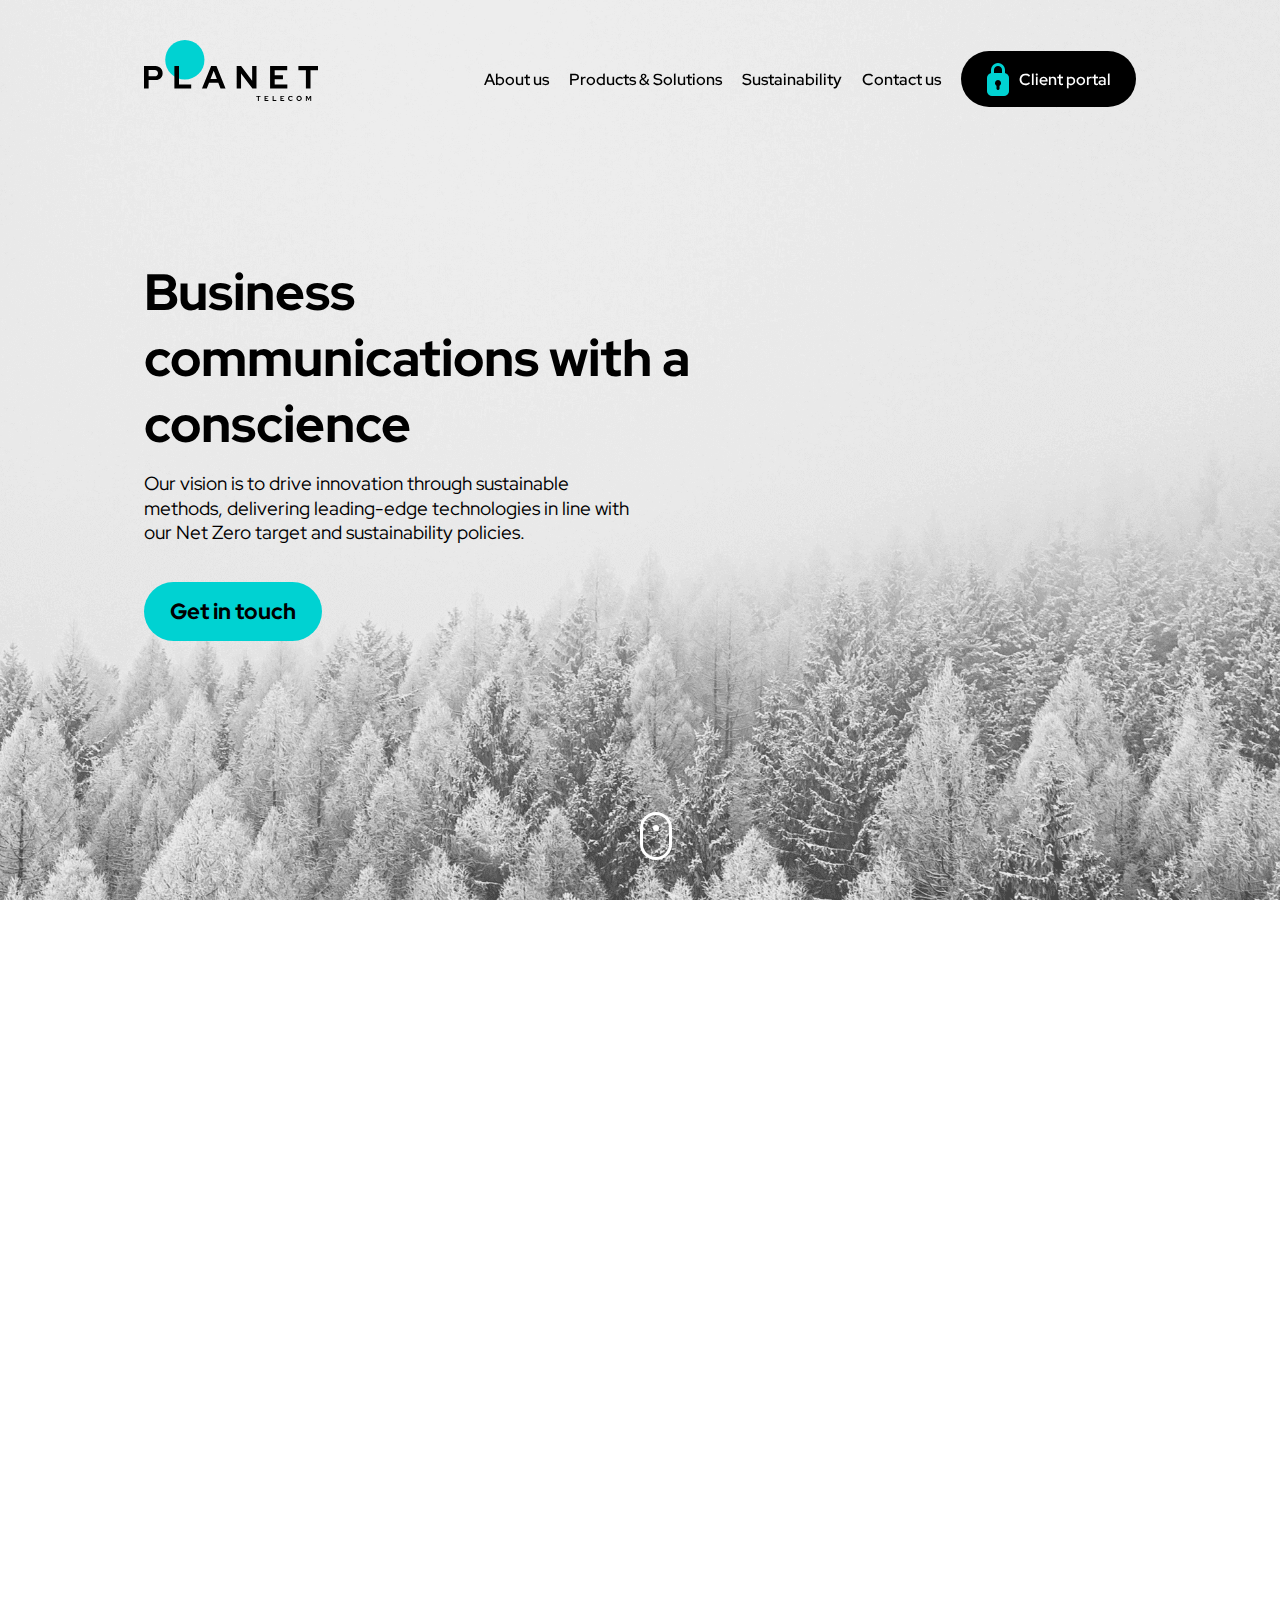
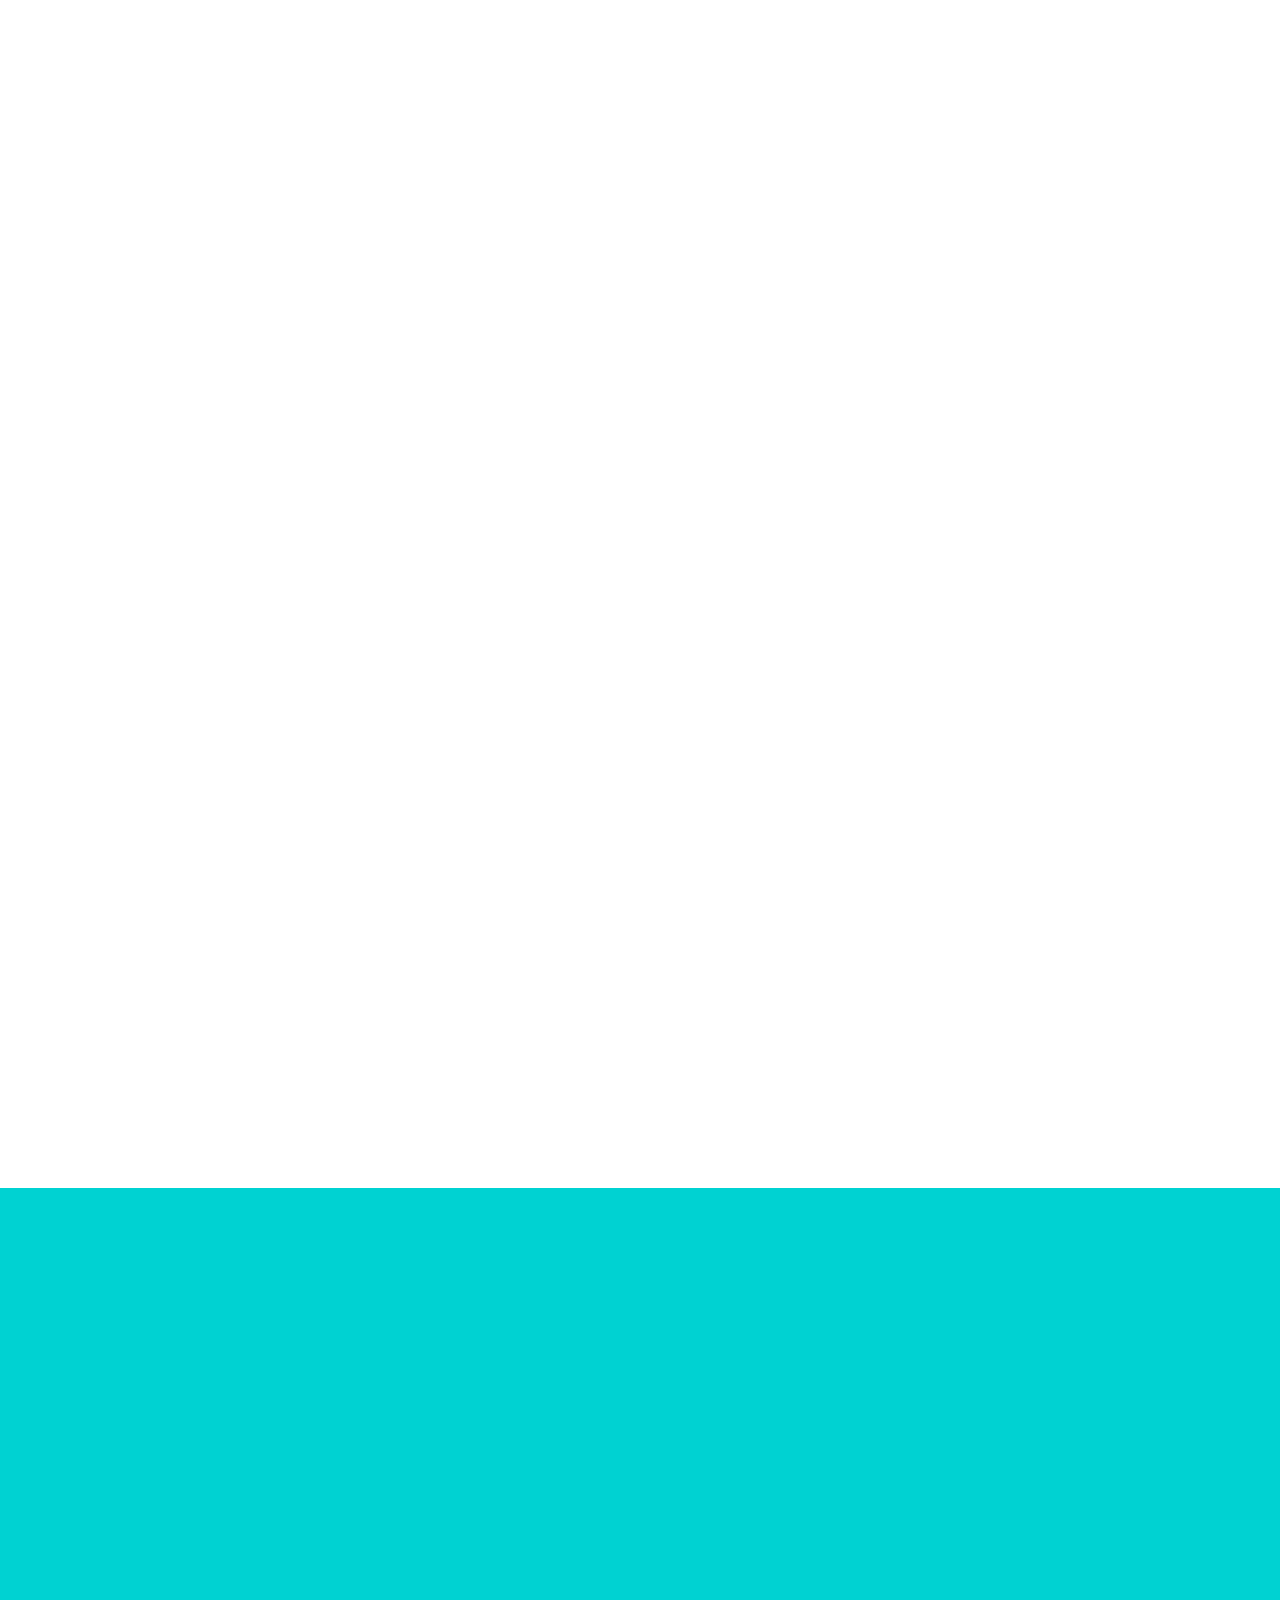
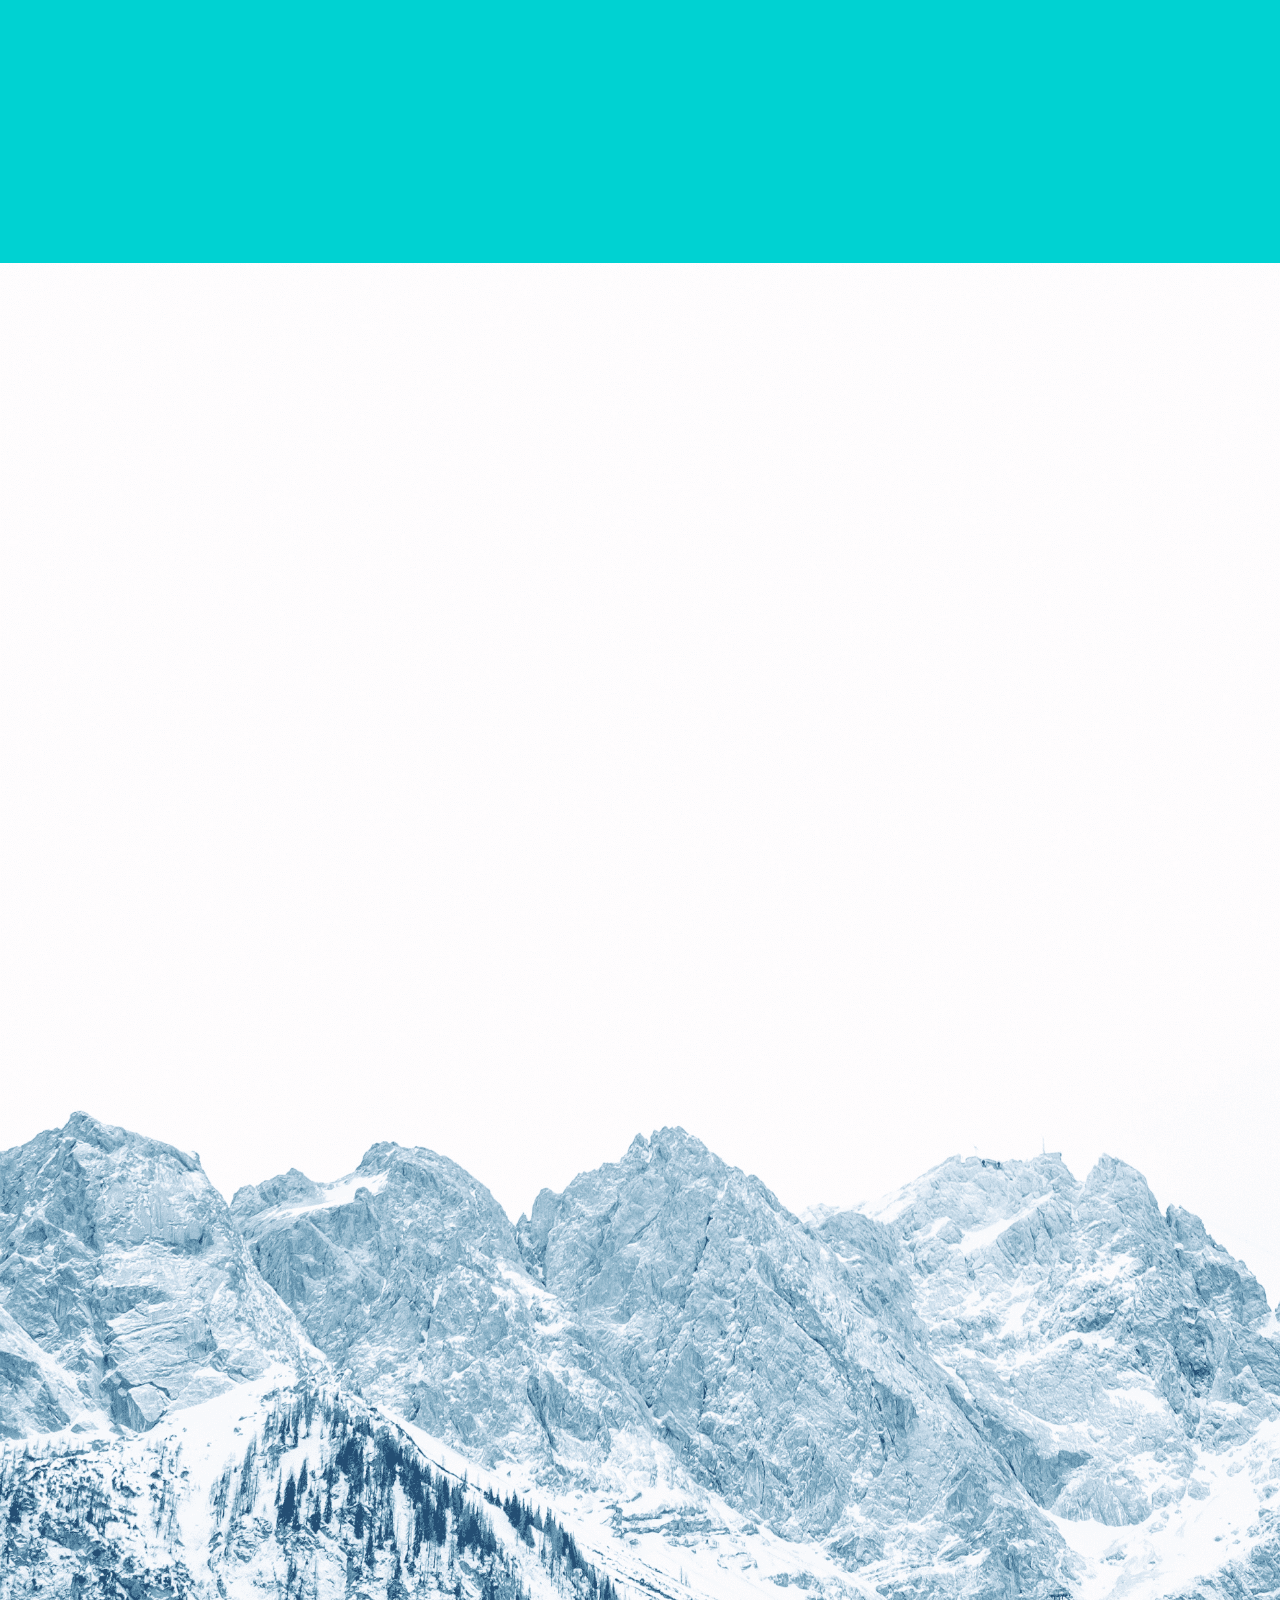
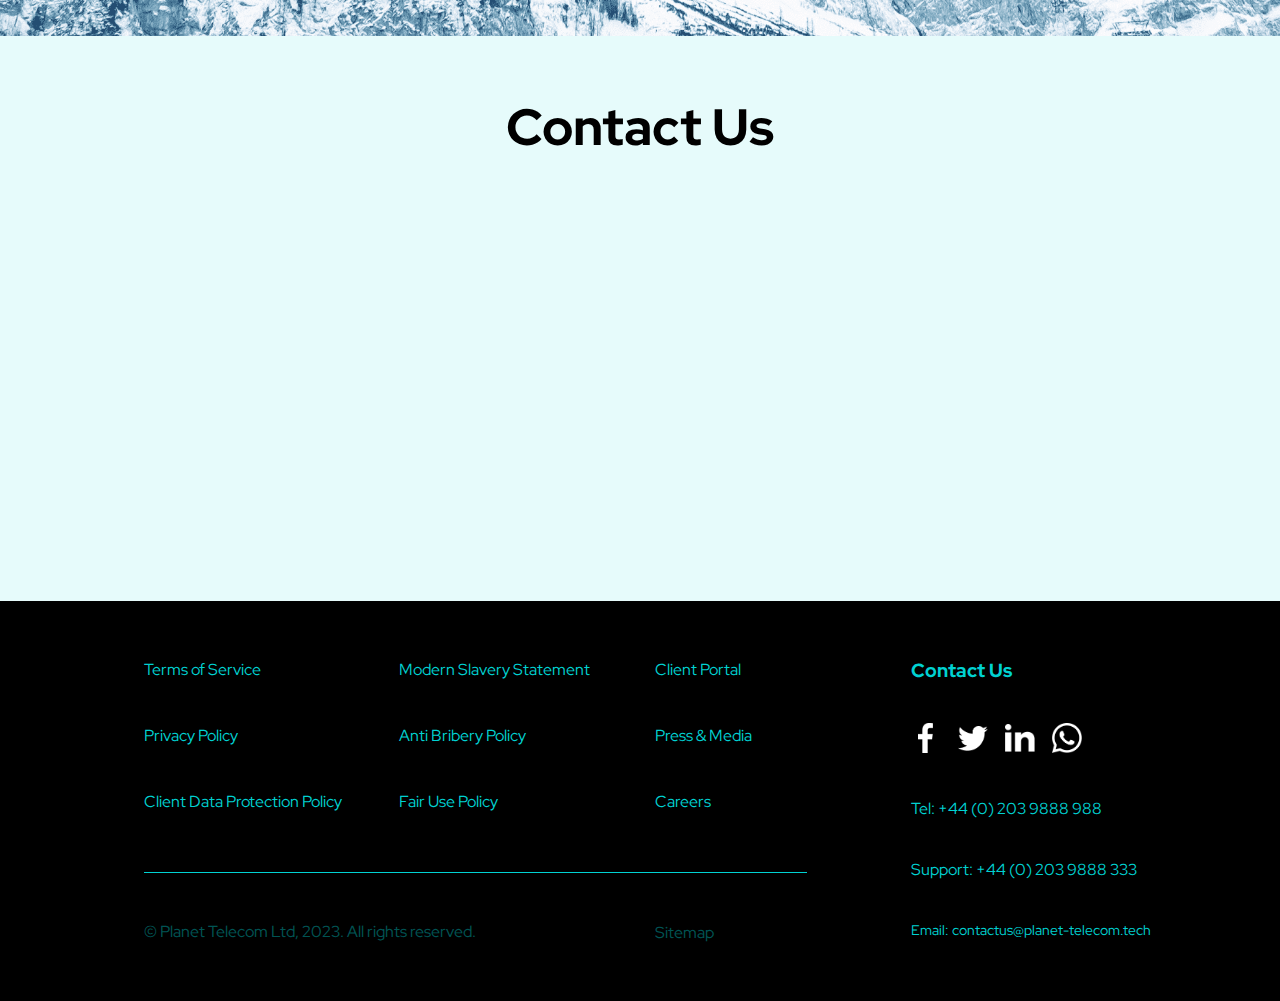
==== index.html @ 802e8024 "html setup" ====
<!DOCTYPE html><html><head><meta charset="utf-8"><title>Planet Telecom</title><meta name="description" content=""><meta name="format-detection" content="telephone=no"><meta name="viewport" content="width=device-width, initial-scale=1.0"><meta name="robots" content="noindex, nofollow"><link rel="icon" href="assets/images/favicon.ico"><link rel="apple-touch-icon" href="assets/images/favicon.png"><link rel="icon" type="image/png" href="assets/images/favicon.png"><link rel="stylesheet" href="https://cdn.jsdelivr.net/npm/swiper/swiper-bundle.min.css"><link rel="stylesheet" href="https://unpkg.com/swiper/swiper-bundle.min.css"><link href="https://unpkg.com/aos@2.3.1/dist/aos.css" rel="stylesheet"><link rel="stylesheet" href="assets/css/style.css"><link rel="stylesheet" href="assets/css/home.css"></head><body><div class="pt__menu--overlay"></div><header id="main"><div class="header__main"><div class="container"><div class="row align-baseline justify-between"><div class="col-2"><div class="header__logo"><a href="index.html"><img class="demo" src="assets/images/brand-logo.svg" alt="logo"></a></div></div><div class="col-10">   <div class="header__menu"><ul class="d-flex align-center justify-end mb-0"><li><a href="about-us.html">About us </a></li><li><a href="methodology.html">Products & Solutions</a></li><li><a href="our-services.html">Sustainability  </a></li><li><a href="our-work.html">Contact us</a></li><li><img src="assets/images/lock.png" alt="lock"><a href="contact-us.html">Client portal</a></li></ul></div><div class="toggle__menu"><span></span><span></span><span></span></div></div></div></div></div></header><div class="main__page__content"><!-- =========> Hero section html start ===========---><section class="pt__comman-hero-sec pt__hero" style="background-image: url(assets/images/hero.png)"><div class="container"> <div class="pt__comman-hero-inner"><h1>Business communications with a conscience</h1><p>Our vision is to drive innovation through sustainable methods, delivering leading-edge technologies in line with our Net Zero target and sustainability policies.</p><a class="btn primary_btn" href="#">Get in touch</a><div class="pt__hero-ic"><a class="pt_scroll" href="#pt_about"><span class="pt_scroll-down"></span></a></div></div></div></section><section class="pt__products-solutions pt__common_pad"> <div class="container"> <div class="section-title" data-aos="fade-up"> <h2>Products & Solutions</h2><p>We provide a wide range of Telecoms products & technological solutions to suit your business needs.</p></div><div class="row pt__product--flip" data-aos="fade-up"> <div class="col-6"> <div class="pt__products-solutions--left"><h4>Telecoms</h4><p>Planet is a true independent, vendor-agnostic supplier. We pride ourselves in listening to our customers’ requirements and designing bespoke, tailor-made solutions to exceed their expectations.</p></div></div><div class="col-6"> <div class="pt__products-solutions--right"> <img src="assets/images/Image12.png" alt="img"></div></div></div><div class="row pt__product--flip" data-aos="fade-up"> <div class="col-6"> <div class="pt__products-solutions--left"><h4>Connectivity</h4><p>Often key in delivering ultra-efficient solutions in flexible working practises is the ability to supply on demand business-critical data connectivity. At Planet, we can design and build solutions up to 100GB.</p></div></div><div class="col-6"> <div class="pt__products-solutions--right"> <img src="assets/images/Image11.png" alt="img"></div></div></div><div class="row pt__product--flip" data-aos="fade-up"> <div class="col-6"> <div class="pt__products-solutions--left"><h4>Mobile</h4><p>At Planet, we understand that one size does not fit all, so choice is imperative. As such, we have an extensive portfolio covering all four UK networks for you to mix and match to find your perfect fit. Our expert team will walk you through key business solutions including eSIM’s, IoT and M2M applications.</p></div></div><div class="col-6"> <div class="pt__products-solutions--right"> <img src="assets/images/Image13.png" alt="img"></div></div></div><div class="row pt__product--flip" data-aos="fade-up"> <div class="col-6"> <div class="pt__products-solutions--left"><h4>IT</h4><p>We understand the crucial role that technology plays in today’s business landscape. That’s why we offer comprehensive IT Managed Services, tailored to meet your organisation’s specific needs. Whether you are a small business looking for a reliable IT partner, or a large enterprise seeking to streamline your IT operations, we have the expertise and experience to support you every step of the way.</p></div></div><div class="col-6"> <div class="pt__products-solutions--right"> <img src="assets/images/Image11.png" alt="img"></div></div></div><div class="row pt__product--flip" data-aos="fade-up"> <div class="col-6"> <div class="pt__products-solutions--left"><h4>Meeting Room Tech</h4><p>In today’s flexible working environment, Meeting Room design has become more actively focused. Providing employees with freedom of UC choice to create seamless AV experiences is key. We support over 30 conferencing providers for ‘One Touch Join’ to provide a scalable and seamless solution.</p></div></div><div class="col-6"> <div class="pt__products-solutions--right"> <img src="assets/images/Image13.png" alt="img"></div></div></div></div></section><section class="pt__about pt__common_pad"><div class="container"><div class="section-title" data-aos="fade-up"> <h2>About Planet Telecom</h2><p>Sed ut perspiciatis unde omnis iste natus error sit voluptatem ccusantium.</p></div><div class="row"> <div class="col-6"> <div class="pt__about--left" data-aos="fade-up"> <p>Adipiscing curabitur erat ligula vel turpis sem convallis consectetur consequat nullam vestibulum lectus a facilisi bibendum. Ullamcorper sit dolor sagittis ultrices vel egestas dui facilisis luctus ullamcorper in venenatis quis ullamcorper nec ac quisque imperdiet a consequat nibh lacinia commodo a dis purus parturient et.  </p><p>Dui risus arcu vivamus scelerisque ad rhoncus facilisi parturient posuere aliquet viverra fermentum in congue etiam scelerisque ad posuere eu.</p><p>Ullamcorper convallis amet imperdiet lacinia scelerisque a vestibulum rhoncus parturient penatibus parturient a volutpat nulla eros neque vestibulum felis tempus eget.  </p></div></div><div class="col-6"> <div class="pt__about--right" data-aos="fade-up"> <p>Feugiat scelerisque mus et dis aliquet cum euismod quam suspendisse a ante a blandit odio in primis. Condimentum ac parturient magnis nascetur sem in sociis duis ac at facilisi curae interdum scelerisque tellus habitant.</p><p>Sagittis aenean fermentum a a a curabitur lacinia mi a facilisis natoque phasellus nisi duis vestibulum a ullamcorper enim erat rhoncus pulvinar gravida dis pulvinar a. </p><p>Litora vestibulum odio dignissim vulputate vestibulum parturient congue fringilla nam suspendisse a vestibulum congue ullamcorper lacinia ligula vestibulum est aenean vestibulum ut venenatis curabitur sodales vel.</p><p> <span>For more information on our vision, drop us a line.</span></p></div></div><div class="col-12"> <div class="pt__about--btn" data-aos="fade-up"> <a class="secondary_btn" href="#">Get in touch</a></div></div></div></div></section><section class="pt__connection pt__common_pad" style="background-image: url(assets/images/connection.png)"><div class="container"> <div class="row"> <div class="col-40"><div class="pt__connection--left" data-aos="fade-up"> <img src="assets/images/B-Corp.png" alt=""></div></div><div class="col-8"><div class="pt_connection--right" data-aos="fade-up"> <div class="section-title"> <h2>Making Connections to a Greener Future</h2><p>Through collaborations with environmental organizations and initiatives, we are championing sustainability as a core value. With a comprehensive approach to sustainability, Planet Telecom is not only providing cutting-edge telecommunication services but also actively contributing to a greener and more sustainable future for all.</p><p>From eco-friendly infrastructure to green data centers, we are paving the way for a sustainable and connected world. We actively engage in responsible e-waste management, promoting recycling programs, and encourage our customers to adopt sustainable practices. </p><p>We are also investing heavily in innovative research and development projects to enhance energy efficiency in our network infrastructure, ensuring that our operations have minimal impact on the environment. </p></div></div></div></div></div></section><section class="pt__contact pt__common_pad"> <div class="container"><div class="section-title"> <h2>Contact Us</h2></div><div class="row"> <div class="col-3"> <div class="pt__contact_card" data-aos="fade-up"> <div class="pt__contact_icon"> <img src="assets/images/info.png" alt="info"></div><h4>Phone</h4><p>+44 (0) 203 9888 988</p><a class="secondary_btn" href="tel:+4402039888988">Call</a></div></div><div class="col-3"> <div class="pt__contact_card" data-aos="fade-up"> <div class="pt__contact_icon"> <img src="assets/images/message.png" alt="info"></div><h4>Support</h4><p>+44 (0) 203 9888 333</p><a class="secondary_btn" href="tel:+4402039888333">Call</a></div></div><div class="col-3"> <div class="pt__contact_card" data-aos="fade-up"> <div class="pt__contact_icon"> <img src="assets/images/telegram.png" alt="info"></div><h4>Email</h4><p>contactus@planet-telecom.tech</p><a class="secondary_btn" href="mailto:contactus@planet-telecom.tech">Compose</a></div></div><div class="col-3"> <div class="pt__contact_card" data-aos="fade-up"> <div class="pt__contact_icon"> <img src="assets/images/wp.png" alt="info"></div><h4>WhatsApp</h4><p>+44 (0) 7700 123 456</p><a class="secondary_btn" href="tel:+4407700123456">Chat</a></div></div></div></div></section></div><footer><div class="pt__footer"><div class="container"><div class="pt__footer-content"><div class="row"><div class="col-7"><div class="pt__footer_wrapper"><div class="pt__footer_left"><div class="pt__footer_menu_list"><ul><li><a href="#">Terms of Service</a></li><li><a href="#">Privacy Policy</a></li><li><a href="#">Client Data Protection Policy</a></li></ul></div><div class="pt__footer_menu_list"><ul><li><a href="#">Modern Slavery Statement</a></li><li><a href="#">Anti Bribery Policy</a></li><li><a href="#">Fair Use Policy</a></li></ul></div><div class="pt__footer_menu_list"><ul><li><a href="#">Client Portal</a></li><li><a href="#">Press & Media</a></li><li><a href="#">Careers</a></li></ul></div><div class="pt__footer_menu_list"><div class="pt__footer_right"><h4>Contact Us</h4><div class="pt__footer_social"><div class="pt__footer_social_icon"><a href="#"><img src="assets/images/facebook.png" alt="facebook"></a></div><div class="pt__footer_social_icon"><a href="#"><img src="assets/images/twitter.png" alt="twitter"></a></div><div class="pt__footer_social_icon"><a href="#"><img src="assets/images/linkedin.png" alt="linkedin"></a></div><div class="pt__footer_social_icon"><a href="#"><img src="assets/images/whatsapp.png" alt="whatsapp"></a></div></div><a href="#">Tel: +44 (0) 203 9888 988</a><a href="#">Support: +44 (0) 203 9888 333</a><a href="#">Email: contactus@planet-telecom.tech</a></div></div></div><div class="pt__footer_bottom"><div class="footer_rights"> <p>© Planet Telecom Ltd, 2023. All rights reserved.</p></div><div class="footer_sitemap"><a href="#">Sitemap</a></div></div></div></div><div class="col-3"><div class="pt__footer_right"><h4>Contact Us</h4><div class="pt__footer_social"><div class="pt__footer_social_icon"><a href="#"><img src="assets/images/facebook.png" alt="facebook"></a></div><div class="pt__footer_social_icon"><a href="#"><img src="assets/images/twitter.png" alt="twitter"></a></div><div class="pt__footer_social_icon"><a href="#"><img src="assets/images/linkedin.png" alt="linkedin"></a></div><div class="pt__footer_social_icon"><a href="#"><img src="assets/images/whatsapp.png" alt="whatsapp"></a></div></div><a href="tel:+4702039888988">Tel: +44 (0) 203 9888 988</a><a href="tel:+4402039888333">Support: +44 (0) 203 9888 333</a><a class="white-space" href="mailto:contactus@planet-telecom.tech">Email: contactus@planet-telecom.tech</a></div></div></div></div></div></div><script src="https://cdnjs.cloudflare.com/ajax/libs/jquery/3.4.0/jquery.min.js"></script><script src="assets/js/smooth-scroll.js"></script><script src="https://unpkg.com/aos@2.3.1/dist/aos.js"></script><script src="assets/js/main.js"></script></footer></body></html>
---- assets/css/style.css ----
@import url("https://fonts.googleapis.com/css2?family=Red+Hat+Display:wght@300;400;500;600;700;800;900&display=swap");
* {
  outline: none !important;
}

html {
  font-size: 22px;
}

@media (max-width: 1580px) {
  html {
    font-size: 18px;
  }
}
@media (max-width: 1280px) {
  html {
    font-size: 16px;
  }
}
html, body {
  margin: 0;
  padding: 0;
  font-family: "Red Hat Display", sans-serif;
  font-weight: 400;
}

svg {
  max-width: 100%;
}

img {
  max-width: 100%;
  display: block;
}

@font-face {
  font-family: "Red Hat Display";
  src: url("../fonts/RedHatDisplay-Regular.eot");
  src: url("../fonts/RedHatDisplay-Regular.eot?#iefix") format("embedded-opentype"), url("../fonts/RedHatDisplay-Regular.woff2") format("woff2"), url("../fonts/RedHatDisplay-Regular.woff") format("woff"), url("../fonts/RedHatDisplay-Regular.ttf") format("truetype"), url("../fonts/RedHatDisplay-Regular.svg#svgFontName") format("svg");
  font-weight: 400;
  font-display: swap;
}
@font-face {
  font-family: "Red Hat Display";
  src: url("../fonts/RedHatDisplay-Medium.eot");
  src: url("../fonts/RedHatDisplay-Medium.eot?#iefix") format("embedded-opentype"), url("../fonts/RedHatDisplay-Medium.woff2") format("woff2"), url("../fonts/RedHatDisplay-Medium.woff") format("woff"), url("../fonts/RedHatDisplay-Medium.ttf") format("truetype"), url("../fonts/RedHatDisplay-Medium.svg#svgFontName") format("svg");
  font-weight: 500;
  font-display: swap;
}
@font-face {
  font-family: "Red Hat Display";
  src: url("../fonts/RedHatDisplay-Bold.eot");
  src: url("../fonts/RedHatDisplay-Bold.eot?#iefix") format("embedded-opentype"), url("../fonts/RedHatDisplay-Bold.woff2") format("woff2"), url("../fonts/RedHatDisplay-Bold.woff") format("woff"), url("../fonts/RedHatDisplay-Bold.ttf") format("truetype"), url("../fonts/RedHatDisplay-Bold.svg#svgFontName") format("svg");
  font-weight: 700;
  font-display: swap;
}
body {
  counter-reset: section;
  box-sizing: border-box;
}

a {
  text-decoration: none;
}

*, *:before, *:after {
  box-sizing: border-box;
}

.main__page__content {
  overflow: hidden;
}

section {
  position: relative;
}

.row {
  display: flex;
  flex-wrap: wrap;
  margin-right: -15px;
  margin-left: -15px;
}

.container {
  display: block;
  margin-left: auto;
  margin-right: auto;
  max-width: 79.9%;
  padding: 0 15px;
}

.container-fluid {
  max-width: 100%;
  padding: 0 15px;
  margin: 0 auto;
}

h1, h2, h3, h4, h5, h6 {
  margin-top: 0;
  margin-bottom: 0;
  line-height: 1.3;
}

p {
  margin-top: 0;
  margin-bottom: 0;
  font-size: 1rem;
  line-height: 1.3;
}

h1, .h1 {
  font-size: clamp(32px, 3.33vw, 66px);
  font-weight: bold;
}

@media (max-width: 575px) {
  h1, h2 {
    line-height: 1.2 !important;
  }
}
h2, .h2 {
  font-size: clamp(30px, 2.19vw, 46px);
  font-weight: bold;
  margin-bottom: 15px;
}

h3, .h3 {
  font-size: clamp(26px, 1.88vw, 42px);
  font-weight: bold;
}

h4 {
  font-size: clamp(30px, 2.62vw, 55px);
}

h5 {
  font-size: clamp(24px, 2.19vw, 44px);
}

h6 {
  font-size: clamp(16px, 0.94vw, 20px);
}

.section-title {
  margin-bottom: 3rem;
}
.section-title h2 {
  font-size: 3.18rem;
  text-align: center;
}
.section-title p {
  text-align: center;
  font-size: 1rem;
}

@media (max-width: 575px) {
  .section-title h2 {
    font-size: 1.8rem;
  }
}
.align-baseline {
  align-items: baseline;
}

.white-space {
  white-space: nowrap;
}

.w-100 {
  width: 100%;
}

.text-left {
  text-align: left;
}

.text-right {
  text-align: right;
}

.uppercase {
  text-transform: uppercases;
}

.form-field-group {
  justify-content: space-between;
}
.form-field-group .form-group {
  width: 48%;
}

.form-group {
  margin-bottom: 15px;
  width: 100%;
}
.form-group label {
  font-size: 17px;
  display: block;
  color: #404040;
  margin-bottom: 10px;
}
.form-group input {
  height: 66px;
  display: block;
  max-width: 100%;
  width: 100%;
  background-color: transparent;
  border: 1px solid #404040;
  padding: 10px;
  font-family: "Roboto";
}
.form-group input::-moz-placeholder {
  color: #CCCCCC;
}
.form-group input::placeholder {
  color: #CCCCCC;
}
.form-group textarea {
  width: 100%;
  height: 300px;
  padding: 15px;
  font-family: "Roboto";
  border: 1px solid #404040;
}
.form-group textarea::-moz-placeholder {
  color: #CCCCCC;
  font-family: "Roboto";
}
.form-group textarea::placeholder {
  color: #CCCCCC;
  font-family: "Roboto";
}

.form-control {
  width: 100%;
  border: 1px solid #fff;
  padding: 8px;
}

.page__content {
  flex: 1;
}

ul {
  padding-left: 0;
  margin: 0;
}
ul li {
  list-style: none;
}

a {
  cursor: pointer;
  transition: all 0.5s;
}

.hide {
  display: none;
}

.btn {
  display: inline-block;
  padding: 15px;
  text-decoration: none;
  padding-left: 15px;
  padding-right: 15px;
  position: relative;
  border: 0;
  border-radius: 10px;
  cursor: pointer;
  font-size: clamp(16px, 1.25vw, 24px);
  font-weight: 800;
  line-height: 1.3;
  color: #00D2D2;
  transition: all 0.5s;
}
.btn img, .btn svg {
  display: inline-block;
  margin-left: 10px;
}
.btn img path, .btn svg path {
  fill: #ffffff;
}

.primary_btn {
  transition: all 0.5s;
}
.primary_btn:hover {
  background-color: #000000 !important;
  color: #00D2D2 !important;
}

.secondary_btn {
  transition: all 0.5s;
}
.secondary_btn:hover {
  color: #00D2D2 !important;
}

@media (max-width: 480px) {
  .btn {
    font-size: 14px;
  }
}
.more-btn {
  text-decoration: underline;
  display: inline-flex;
  font-size: 14px;
  align-items: center;
  transition: all 0.5s;
}
.more-btn .arrow {
  margin-left: 10px;
}

.ma__title {
  position: relative;
}
.ma__title::before {
  position: absolute;
  content: "";
  left: 0;
  top: 0;
  width: 38px;
  height: 6px;
  background: #000000;
}

.col-2 {
  max-width: 20%;
  padding-left: 15px;
  padding-right: 15px;
  flex: 0 0 20%;
}

.col-3 {
  max-width: 25%;
  padding-left: 15px;
  padding-right: 15px;
  flex: 0 0 25%;
}

.col-4 {
  max-width: 33.33%;
  padding-left: 15px;
  padding-right: 15px;
  flex: 0 0 33.33%;
}

.col-40 {
  max-width: 40%;
  padding-left: 15px;
  padding-right: 15px;
  flex: 0 0 40%;
}

.col-5 {
  max-width: 45%;
  padding-left: 15px;
  padding-right: 15px;
  flex: 0 0 45%;
}

.col-55 {
  max-width: 55%;
  padding-left: 15px;
  padding-right: 15px;
  flex: 0 0 55%;
}

.col-6 {
  max-width: 50%;
  padding-left: 15px;
  padding-right: 15px;
  flex: 0 0 50%;
}

.col-7 {
  max-width: 75%;
  padding-left: 15px;
  padding-right: 15px;
  flex: 0 0 75%;
}

.col-8 {
  max-width: 60%;
  padding-left: 15px;
  padding-right: 15px;
  flex: 0 0 60%;
}

.col-10 {
  max-width: 80%;
  padding-left: 15px;
  padding-right: 15px;
  flex: 0 0 80%;
}

.col-12 {
  max-width: 100%;
  flex: 0 0 100%;
  padding-left: 15px;
  padding-right: 15px;
}

.col {
  flex-basis: 0;
  flex-grow: 1;
  max-width: 100%;
  padding-left: 15px;
  padding-right: 15px;
}

@media (max-width: 1260px) {
  .container {
    max-width: 90.4%;
  }
}
@media (max-width: 1199px) {
  .flex-column {
    flex-direction: column;
  }
}
@media (max-width: 767px) {
  .container {
    max-width: 100%;
  }
}
@media (max-width: 991px) {
  .col-3, .col-4, .col-6, .col-8 {
    max-width: 50%;
    flex: 0 0 50%;
  }
}
@media (max-width: 767px) {
  .col-3, .col-4, .col-6, .col-8 {
    max-width: 100%;
    flex: 0 0 100%;
  }
}
.p-0 {
  padding: 0;
}

.m-0 {
  margin: 0;
}

.br__padding--top {
  padding-top: 5.2vw;
}

.br__section-space {
  padding-top: 2.6vw;
  padding-bottom: 2.6vw;
}

.d-flex {
  display: flex;
}

.d-flex_wrap {
  flex-wrap: wrap;
}

.justify-between {
  justify-content: space-between;
}

.justify-center {
  justify-content: center;
}

.justify-end {
  justify-content: flex-end;
}

.align-center {
  align-items: center;
}

.order-0 {
  order: 0;
}

.order-1 {
  order: 1;
}

.align-items-end {
  align-items: flex-end;
}

.text-center {
  text-align: center;
}

.d-inlin_block {
  display: inline-block;
}

[data-aos][data-aos][data-aos-duration="400"], body[data-aos-duration="400"] [data-aos] {
  transition-duration: 0.8s;
}

.uppercase {
  text-transform: uppercase;
}

.br__comman-hero-sec {
  padding: 35vw 0 5vw;
  background-position: center center;
  background-repeat: no-repeat;
  text-align: center;
  background-size: cover;
  background-blend-mode: overlay;
  background-color: rgba(230, 230, 230, 0.7);
}
.br__comman-hero-sec h1 {
  font-family: "Georgia";
  font-weight: 800;
  margin-top: 40px;
}
.br__comman-hero-sec span {
  font-weight: 500;
}
.br__comman-hero-sec p {
  max-width: 50vw;
  margin: 0 auto;
  margin-top: 10px;
}
.br__comman-hero-sec a {
  margin-top: 40px;
}

@media (max-width: 991px) {
  .br__comman-hero-sec p {
    max-width: 50vw;
  }
}
@media (max-width: 991px) {
  .br__comman-hero-sec p {
    max-width: 50vw;
  }
}
@media (max-width: 767px) {
  .br__comman-hero-sec {
    padding: 100px 0;
  }
  .br__comman-hero-sec p {
    max-width: 80vw;
  }
}
.accordion-container {
  margin-top: 50px;
}
.accordion-container .accordion-title {
  position: relative;
  margin: 0;
  color: #e6fbfb;
  cursor: pointer;
  transition: all 0.6s ease-in-out;
}
.accordion-container .accordion-title::after {
  content: "+";
  position: absolute;
  top: 50%;
  right: 0;
  transform: translateY(-50%);
  width: 30px;
  height: 30px;
  text-align: center;
  line-height: 30px;
}
.accordion-container .accordion-title.open::after {
  content: "-";
  position: absolute;
}
.accordion-container .accordion-content p {
  margin-top: 20px;
}
.accordion-container .accordion-content a {
  display: block;
  width: -moz-max-content;
  width: max-content;
  margin: 20px 0 0 auto;
  color: #e6fbfb;
  font-size: clamp(16px, 1.36vw, 26px);
}
.accordion-container .accordion-group {
  padding: 30px 0;
}
.accordion-container .accordion-group:last-child {
  border-bottom: none;
}

.br__conversation-sec .row .br__conversation-content {
  max-width: 100%;
}
.br__conversation-sec .br__conversation-btn {
  margin-top: 20px;
}
.br__conversation-sec .br__ceo-feedback {
  margin: 22px 0 0 auto;
}
.br__conversation-sec .br__case-studies-shape {
  display: none;
}
.br__conversation-sec .swiper-casestudies-btn {
  margin-top: 20px;
}

@media (max-width: 1366px) {
  .modal .modal__content .modal__body .modal-content .br__model-content {
    padding: 0 20px;
  }
  .modal .modal__content .modal__body .modal-content .br__model-content .br__model-inner ul li:not(last-child) {
    margin-bottom: 20px;
  }
  .modal .modal__content .modal__body .modal-content .container {
    max-width: 100%;
  }
}
@media (max-width: 991px) {
  .modal .modal__content .modal__body {
    padding: 40px 20px;
  }
  .modal .modal__content .modal__body .modal-content .br__model-content .br__model-inner {
    padding: 15px 0;
  }
}
@media (max-width: 991px) {
  .hero__banner-common .ma__hero-content {
    padding-top: 90px;
    padding-right: 20px;
  }
  .hero__banner-common .ma__hero-content .ma__hero-content-title h1 {
    max-width: 100%;
  }
  .hero__banner-common .ma__hero-image {
    background-position: 20% 100%;
  }
  .main__page__content {
    margin-top: 0;
  }
  .admin-bar .main__page__content {
    margin-top: 0;
  }
}
@media (max-width: 480px) {
  .btn {
    font-size: 14px;
  }
}
@media (max-width: 480px) {
  .btn {
    font-size: 14px;
  }
}
.menu-open {
  overflow: hidden;
}

.menu-open .main__page__content {
  position: relative;
}

.toggle__menu {
  width: 35px;
  height: 42px;
  line-height: 0.5;
  cursor: pointer;
  display: none;
  position: absolute;
  top: 45px;
  right: 20px;
  -webkit-tap-highlight-color: transparent;
}
.toggle__menu span {
  background-color: #00D2D2;
  width: 100%;
  height: 3px;
  display: inline-block;
  border-radius: 8px;
}
.toggle__menu.open {
  margin-top: 12px;
}
.toggle__menu.open span:nth-child(1) {
  transform: rotate(45deg);
}
.toggle__menu.open span:nth-child(2) {
  display: none;
}
.toggle__menu.open span:nth-child(3) {
  transform: rotate(-45deg);
  position: relative;
  top: -8px;
}

.header__main {
  padding: 50px 0 30px;
  transition: all 0.6s ease-in-out;
  position: fixed;
  top: 0;
  left: 0;
  width: 100%;
  z-index: 11;
}
.header__main .last_menu {
  flex-direction: row-reverse;
}
.header__main .row {
  position: relative;
}
.header__main.fixed {
  background: #e6fbfb;
  padding: 20px 0;
  box-shadow: 0 8px 6px -6px rgba(0, 0, 0, 0.1);
}

header .down-arrow {
  display: inline-block;
  position: relative;
  bottom: 1px;
  right: 0;
  width: 8px;
  height: 8px;
  transition: all 0.6s ease-in-out;
}
header .down-arrow svg path {
  fill: #ffffff;
}
header ul {
  position: relative;
}
header ul li a {
  color: #000000;
  font-size: clamp(14px, 1.25vw, 20px);
  position: relative;
  font-weight: 600;
}
header ul li a:hover::after {
  width: 100%;
  transition: all 0.4s;
}
header ul li:hover > a {
  color: #00D2D2;
}
header ul li:hover > .down-arrow svg path {
  fill: #00D2D2;
}
header ul li.menu-item-has-children > a {
  position: relative;
}
header ul li.menu-item-has-children:hover > a:after {
  opacity: 1;
  visibility: visible;
  transition: all 0.6s ease-in-out;
}
header ul li.current-menu-item > a {
  color: #00D2D2;
}
header ul li:not(:last-child) {
  margin-right: 32px;
}
header ul li:hover a ~ .sub-menu {
  opacity: 1;
  visibility: visible;
  transition: all 0.6s ease-in-out;
}
header .sub-menu {
  position: absolute;
  right: 0;
  top: 40px;
  opacity: 0;
  visibility: hidden;
  transition: all 0.3s ease;
  background-color: #ffffff;
  box-shadow: 0 3px 6px rgba(0, 0, 0, 0.16);
  padding: 15px;
  transition: all 0.6s ease-in-out;
  z-index: 99;
}
header .sub-menu li {
  padding: 0;
}
header .sub-menu li a {
  font-size: 16px;
}
header .sub-menu li:not(:last-child) {
  margin-right: 0;
}

header ul li .sub-menu.mega-sub-menu li {
  flex: 0 0 130px;
  max-width: 130px;
  position: relative;
}
header ul li .sub-menu.mega-sub-menu li:not(:last-child)::after {
  position: absolute;
  content: "";
  right: 0;
  top: 0;
  width: 1px;
  height: 60px;
  background: #C5BDB8;
}
header ul li .sub-menu.mega-sub-menu .sub-menu-left .sub-menu-left-logo {
  flex: 0 0 140px;
  width: 140px;
  max-width: 140px;
}
header ul li .sub-menu.mega-sub-menu .sub-menu-left .sub-menu-left-logo p {
  font-size: 16px;
  font-weight: 700;
}
.sub-menu.mega-sub-menu {
  padding: 20px 20px 10px;
  margin: 0 -10px;
}
.sub-menu.mega-sub-menu li {
  margin: 0 0 5px !important;
  padding: 0 8px;
}
.sub-menu.mega-sub-menu li .col-6 {
  padding: 0 10px;
}
.sub-menu.mega-sub-menu a {
  display: block;
}
.sub-menu.mega-sub-menu a .sub-menu-category-image {
  position: relative;
  overflow: hidden;
  display: flex;
  justify-content: center;
}
.sub-menu.mega-sub-menu a .sub-menu-category-image img {
  width: 100%;
  height: 100%;
  position: absolute;
  top: 0;
  left: 0;
  right: 0;
  bottom: 0;
  -o-object-fit: cover;
     object-fit: cover;
}
.sub-menu.mega-sub-menu a .heading {
  margin-top: 10px;
  display: flex;
  align-items: center;
  justify-content: center;
}
.sub-menu.mega-sub-menu a .heading p {
  font-size: 12px;
  font-weight: 400;
  margin-bottom: 0;
  line-height: 1;
  text-transform: initial;
}
.sub-menu.mega-sub-menu a .heading img {
  position: static;
}
.sub-menu.mega-sub-menu .sub-menu-right {
  width: 100%;
}

@media (min-width: 992px) {
  header ul {
    position: relative;
  }
  header ul li:last-child {
    padding: 0.73rem 1.59rem;
    border-radius: 40px;
    background-color: #000000;
    display: flex;
    align-items: center;
    gap: 10px;
  }
  header ul li:last-child a {
    color: #ffffff;
  }
}
@media (max-width: 991px) {
  header ul {
    position: relative;
  }
  header ul li:last-child img {
    display: none;
  }
  header ul li:last-child a {
    color: #000000;
  }
}
@media (max-width: 1760px) {
  header ul li:not(:last-child) {
    margin-right: 25px;
  }
}
@media (max-width: 1600px) {
  .header__main {
    padding: 40px 0;
  }
}
@media (max-width: 1440px) {
  header ul li:not(:last-child) {
    margin-right: 20px;
  }
}
@media (max-width: 1199px) {
  .header__main {
    padding: 20px 0;
  }
}
@media (max-width: 991px) {
  .header ul li:not(:last-child) {
    margin-right: 20px;
  }
  .header ul .header__menu {
    margin-top: 7px;
  }
  .header .contact__links ul li:not(:last-child) a {
    margin-right: 10px;
    padding-right: 10px;
  }
  .header .contact__links ul li a {
    font-size: 12px;
  }
  .header__main {
    padding: 20px 0;
    position: static;
  }
  .header__menu {
    margin-top: 10px;
  }
  .header .sub-menu.mega-sub-menu {
    width: 530px;
    padding-bottom: 0;
    padding: 15px 5px;
  }
  .header .sub-menu {
    top: 35px;
    padding: 15px;
  }
  .header .down-arrow {
    top: 4px;
  }
}
@media (max-width: 767px) {
  header ul li .sub-menu.mega-sub-menu li {
    flex: 0 0 100px;
    max-width: 100px;
  }
  .header__main .col-2 {
    max-width: 30%;
    flex: 0 0 30%;
  }
  .header__main .col-10 {
    max-width: 70%;
    flex: 0 0 70%;
  }
}
@media (max-width: 1800px) {
  .header ul li a {
    font-size: 14px;
  }
  .header ul li:not(:last-child) {
    margin-right: 20px;
  }
}
@media (max-width: 991px) {
  .toggle__menu {
    display: block;
    z-index: 9;
  }
  .header__menu {
    display: none;
    position: fixed;
    top: 110px;
    left: -110%;
    width: 80%;
    height: 100vw;
    overflow-x: hidden;
    transition: all 0.5s;
    border-radius: 0;
    padding: 30px;
    margin: 0;
    z-index: 999;
    background-color: #e6fbfb;
  }
  .header__menu.active {
    display: block;
    left: 0;
  }
  .header__menu ul {
    display: block;
  }
  .header__menu ul li a {
    font-size: 16px;
  }
  .header__menu ul li:not(:last-child) {
    padding: 0;
    margin: 0 0 10px;
  }
  header ul li:hover a ~ .sub-menu {
    opacity: 0;
    visibility: hidden;
    transition: none;
  }
  header .sub-menu.mega-sub-menu.show {
    opacity: 1;
    visibility: visible;
    width: 100% !important;
    display: flex;
    position: static;
    margin: 15px 0 0;
  }
  header .sub-menu.mega-sub-menu.show li {
    flex: 0 0 33%;
    max-width: 33%;
  }
  header .menu-item-has-children.active > .sub-menu {
    width: 100% !important;
    position: static;
    margin: 15px 0 0;
    opacity: 1;
    visibility: visible;
  }
  header .menu-item-has-children .sub-menu-right ul {
    display: flex;
    flex-wrap: wrap;
  }
}
@media (max-width: 991px) {
  .header__menu {
    width: 100%;
    top: 0px;
    padding: 20px;
    display: flex !important;
    justify-content: center;
    align-items: center;
    height: 100vh;
  }
  .header__menu ul {
    display: flex;
    flex-direction: column;
    gap: 30px;
  }
  .header__menu ul li a {
    color: #000000;
    font-size: 1.3rem;
  }
  .toggle__menu {
    top: 10px;
    z-index: 999;
  }
}
@media (max-width: 650px) {
  header ul li .sub-menu.mega-sub-menu li {
    margin-bottom: 15px !important;
  }
  header ul li .sub-menu.mega-sub-menu li:not(:last-child)::after {
    display: none;
  }
}
@media (max-width: 490px) {
  .header__main .col-2 {
    max-width: 50%;
    flex: 0 0 50%;
  }
  .header__main .col-10 {
    max-width: 50%;
    flex: 0 0 50%;
  }
  header .sub-menu.mega-sub-menu {
    flex-wrap: wrap;
  }
  header .sub-menu.mega-sub-menu.show li {
    flex: 0 0 50%;
    max-width: 50%;
  }
  header .sub-menu.mega-sub-menu .sub-menu-left {
    margin-bottom: 15px;
  }
  header .toggle__menu {
    width: 30px;
    line-height: 0.3;
  }
}
.menu-item a:after {
  content: none !important;
}

.home header .down-arrow svg path, .team header .down-arrow svg path {
  fill: #00D2D2;
}
.home header .header__main.fixed, .team header .header__main.fixed {
  background: #e6fbfb;
  padding: 20px 0;
}
.home header .header__main.fixed .header__logo svg path, .team header .header__main.fixed .header__logo svg path {
  fill: #00D2D2;
}

@media (min-width: 992px) {
  .header__menu {
    position: relative;
    bottom: 1rem;
  }
}
.pt__footer {
  background-color: #000000;
  color: #00D2D2;
  padding: 3.64rem 0;
}
.pt__footer .pt__footer_left {
  display: flex;
  padding-bottom: 60px;
  gap: 10px;
  position: relative;
}
.pt__footer .pt__footer_left::before {
  content: "";
  position: absolute;
  width: 90%;
  height: 1px;
  background-color: #00D2D2;
  top: 100%;
  left: 0;
}
.pt__footer .pt__footer_left .pt__footer_menu_list {
  flex: 0 0 33.33%;
  max-width: 33.33%;
}
.pt__footer .pt__footer_left .pt__footer_menu_list:last-child {
  display: none;
}
.pt__footer .pt__footer_left .pt__footer_menu_list .pt__footer_right {
  display: none;
}
.pt__footer .pt__footer_left .pt__footer_menu_list ul {
  display: flex;
  flex-direction: column;
  gap: 45px;
}
.pt__footer .pt__footer_left .pt__footer_menu_list ul a {
  color: #00D2D2;
  transition: all 0.5s;
}
.pt__footer .pt__footer_left .pt__footer_menu_list ul a:hover {
  opacity: 0.5;
}
.pt__footer .pt__footer_left .pt__footer_menu_list p {
  font-size: 1rem;
}
.pt__footer .pt__footer_bottom {
  display: flex;
  gap: 20px;
  margin-top: 50px;
}
.pt__footer .pt__footer_bottom a, .pt__footer .pt__footer_bottom p {
  color: #00D2D2;
  font-size: 1rem;
  opacity: 0.4;
}
.pt__footer .pt__footer_bottom .footer_rights {
  flex: 0 0 66.67%;
  max-width: 66.67%;
}
.pt__footer .pt__footer_bottom .footer_sitemap {
  flex: 0 0 33.33%;
  max-width: 33.33%;
}
.pt__footer .pt__footer_bottom .footer_sitemap a {
  transition: all 0.5s;
}
.pt__footer .pt__footer_bottom .footer_sitemap a:hover {
  opacity: 1;
}
.pt__footer .pt__footer_right > a {
  white-space: nowrap;
}
.pt__footer .pt__footer_right > a:last-child {
  font-size: 0.9rem;
}
.pt__footer .pt__footer_right {
  display: flex;
  flex-direction: column;
  gap: 40px;
}
.pt__footer .pt__footer_right a {
  color: #00D2D2;
  transition: all 0.5s;
}
.pt__footer .pt__footer_right a:hover {
  opacity: 0.5;
}
.pt__footer .pt__footer_right h4 {
  font-size: 1.18rem;
}
.pt__footer .pt__footer_right .pt__footer_social {
  display: flex;
  gap: 1.06rem;
}
.pt__footer .pt__footer_right .pt__footer_social a {
  display: inline-block;
  width: 30px;
  height: 30px;
}
.pt__footer .pt__footer_right .pt__footer_social img {
  width: 30px;
  height: 30px;
  -o-object-fit: contain;
     object-fit: contain;
}

@media (max-width: 991px) {
  .pt__footer .col-7, .pt__footer .col-3 {
    max-width: 100%;
    flex: 0 0 100%;
  }
  .pt__footer .pt__footer_left {
    row-gap: 50px;
    flex-wrap: wrap;
  }
  .pt__footer .pt__footer_left .pt__footer_menu_list {
    flex: 0 0 calc(50% - 15px);
    max-width: calc(50% - 15px);
  }
  .pt__footer .pt__footer_left .pt__footer_menu_list:last-child {
    display: block;
  }
  .pt__footer .pt__footer_left .pt__footer_menu_list .pt__footer_right {
    display: flex;
  }
  .pt__footer .pt__footer_bottom .footer_sitemap {
    flex: 0 0 20%;
    max-width: 20%;
  }
  .pt__footer .pt__footer_right {
    display: none;
  }
}
@media (max-width: 575px) {
  .pt__footer .col-7, .pt__footer .col-3 {
    max-width: 100%;
    flex: 0 0 100%;
  }
  .pt__footer .pt__footer_left {
    row-gap: 20px;
    padding-bottom: 30px;
  }
  .pt__footer .pt__footer_left .pt__footer_menu_list {
    flex: 0 0 100%;
    max-width: 100%;
  }
  .pt__footer .pt__footer_left .pt__footer_menu_list:last-child {
    display: block;
  }
  .pt__footer .pt__footer_left .pt__footer_menu_list ul {
    gap: 20px;
  }
  .pt__footer .pt__footer_left .pt__footer_menu_list .pt__footer_right {
    display: flex;
    margin-top: 30px;
  }
  .pt__footer .pt__footer_bottom {
    flex-direction: column-reverse;
    margin-top: 30px;
  }
  .pt__footer .pt__footer_bottom .footer_rights {
    flex: 0 0 100%;
    max-width: 100%;
  }
  .pt__footer .pt__footer_bottom .footer_sitemap {
    flex: 0 0 100%;
    max-width: 100%;
  }
  .pt__footer .pt__footer_right {
    display: none;
    gap: 20px;
  }
  .pt__footer .pt__footer_right .pt__footer_social {
    gap: 0.46rem;
  }
  .pt__footer .pt__footer_right .pt__footer_social a {
    width: 30px;
    height: 20px;
  }
  .pt__footer .pt__footer_right .pt__footer_social img {
    width: 20px;
    height: 20px;
  }
}/*# sourceMappingURL=style.css.map */
---- assets/css/home.css ----
.pt__comman-hero-sec {
  position: relative;
  height: 100vh;
}

.pt__common_pad {
  padding: 3.64rem 0;
}

.pt__hero {
  background-position: center bottom 25%;
  background-size: cover;
  display: flex;
  align-items: center;
  min-height: 780px;
}
.pt__hero h1 {
  font-size: 3.18rem;
  max-width: 60%;
}
.pt__hero p {
  font-size: 1.18rem;
  max-width: 50%;
  margin: 15px 0px 2.27rem;
}
.pt__hero a {
  color: #000000;
  background-color: #00D2D2;
  border-radius: 40px;
  font-size: 1.36rem;
  padding: 0.95rem 1.63rem;
}
.pt__hero .pt_scroll {
  position: absolute;
  bottom: 0;
  left: 50%;
  transform: translateX(-50%);
  background-color: transparent;
  font-size: 0;
  padding: 0;
  display: inline-block;
}
.pt__hero .pt_scroll a {
  background-color: transparent;
}
.pt__hero .pt_scroll .pt_scroll-down {
  border: 3px solid white;
  border-radius: 20px;
  bottom: 40px;
  height: 48px;
  left: 0;
  margin: 0 auto;
  position: absolute;
  right: 0;
  width: 32px;
}
.pt__hero .pt_scroll .pt_scroll-down::before {
  animation: scrollDownAnimation 2s infinite;
  background-color: #fff;
  border-radius: 100%;
  content: "";
  height: 6px;
  left: 0;
  margin: 0 auto;
  position: absolute;
  right: 0;
  top: 10px;
  width: 6px;
}
.pt__hero .kl_scroll {
  position: absolute;
  bottom: 30px;
  left: 50%;
  transform: translateX(-50%);
}

@media (max-width: 991px) {
  .pt__hero h1 {
    max-width: 100%;
  }
  .pt__hero p {
    max-width: 100%;
  }
}
@media (max-width: 575px) {
  .pt__hero h1 {
    font-size: 2rem;
  }
}
.pt__products-solutions {
  padding-left: 92px;
  padding-right: 92px;
}
.pt__products-solutions .section-title p {
  max-width: 27.27rem;
  margin: 0 auto;
}
.pt__products-solutions .pt__products-solutions--right img {
  width: 100%;
}
.pt__products-solutions .pt__products-solutions--left h4 {
  font-size: 2.27rem;
  margin-bottom: 1.4rem;
}
.pt__products-solutions .pt__products-solutions--left p {
  font-size: 1rem;
  max-width: 95%;
}
.pt__products-solutions .pt__products-solutions--left .pt__products_btn {
  background-color: #000000;
  display: inline-flex;
  align-items: center;
  border-radius: 40px;
}
.pt__products-solutions .pt__products-solutions--left .pt__products_btn .navigate_arrow {
  width: 40px;
  height: 30px;
  margin-right: 10px;
  display: flex;
  justify-content: center;
}
.pt__products-solutions .pt__products-solutions--left .pt__products_btn a {
  font-size: 30px;
  color: #ffffff;
}
.pt__products-solutions .pt__product--flip:nth-child(odd) {
  flex-direction: row-reverse;
}
.pt__products-solutions .pt__product--flip:nth-child(even) .pt__products-solutions--right {
  display: flex;
  justify-content: center;
}
.pt__products-solutions .pt__product--flip:nth-child(3) .pt__products-solutions--left p {
  padding-right: 70px;
}

@media (min-width: 992px) {
  .pt__products-solutions .pt__product--flip:nth-child(odd) {
    flex-direction: row-reverse;
  }
  .pt__products-solutions .pt__product--flip:nth-child(odd) .pt__products-solutions--right {
    padding-right: 50px;
  }
  .pt__products-solutions .pt__product--flip:nth-child(even) .pt__products-solutions--right {
    padding-left: 50px;
  }
  .pt__products-solutions .pt__product--flip:nth-child(even) .pt__products-solutions--left {
    padding-left: 3.8rem;
  }
  .pt__products-solutions .pt__products-solutions--left {
    padding-top: 3.64rem;
  }
}
@media (max-width: 992px) {
  .pt__comman-hero-sec {
    height: auto;
    padding: 10rem 0px;
  }
  .pt__hero {
    min-height: auto;
  }
}
@media (max-width: 991px) {
  .pt__products-solutions {
    padding-left: 0px;
    padding-right: 0px;
  }
  .pt__products-solutions .section-title p {
    max-width: 100%;
  }
  .pt__products-solutions .pt__products-solutions--left p {
    max-width: 100%;
  }
  .pt__products-solutions .pt__product--flip {
    margin-bottom: 30px;
    align-items: center;
  }
  .pt__products-solutions .pt__product--flip:nth-child(even) .pt__products-solutions--left {
    padding-left: 0rem;
  }
  .pt__products-solutions .pt__product--flip:nth-child(3) .pt__products-solutions--left p {
    padding-right: 0px;
  }
  .pt__products-solutions .pt__product--flip:nth-child(5) p {
    margin-right: 0rem;
  }
}
@media (max-width: 767px) {
  .pt__products-solutions {
    text-align: center;
  }
  .pt__products-solutions .pt__products-solutions--left h4 {
    font-size: 1.4rem;
  }
  .pt__products-solutions .pt__products-solutions--left {
    margin-bottom: 30px;
  }
  .pt__products-solutions .pt__product--flip:nth-child(odd) .pt__products-solutions--right {
    display: flex;
    justify-content: center;
  }
  .pt__comman-hero-sec {
    padding: 4rem 0px 8rem;
  }
}
.pt__about {
  background-color: #00D2D2;
}
.pt__about p {
  margin-bottom: 20px;
}
.pt__about p span {
  font-weight: 500;
}
.pt__about .pt__about--btn {
  text-align: center;
  margin-top: 20px;
}
.pt__about .pt__about--btn a {
  color: #ffffff;
  background-color: #000000;
  border-radius: 40px;
  font-size: 1.36rem;
  padding: 0.95rem 1.63rem;
  font-weight: 700;
  display: inline-block;
}

.pt__connection {
  padding-bottom: 100vh;
  background-position: center bottom;
  background-size: cover;
  background-repeat: no-repeat;
}
.pt__connection .col-40 {
  max-width: 37%;
  flex: 0 0 37%;
}
.pt__connection .col-8 {
  max-width: 63%;
  flex: 0 0 63%;
}
.pt__connection .pt__connection--left {
  display: flex;
  align-items: center;
  justify-content: center;
  height: 100%;
}
.pt__connection .pt_connection--right .section-title {
  margin-bottom: 0px;
}
.pt__connection .pt_connection--right .section-title h2 {
  max-width: 80%;
}
.pt__connection .pt_connection--right .section-title h2, .pt__connection .pt_connection--right .section-title p {
  text-align: left;
}
.pt__connection .pt_connection--right .section-title p:not(:last-child) {
  margin-bottom: 1.2rem;
}

@media (max-width: 991px) {
  .pt__connection {
    padding-bottom: 65vh;
  }
  .pt__connection .pt_connection--right .section-title h2 {
    max-width: 100%;
  }
}
@media (max-width: 767px) {
  .pt__connection {
    padding-bottom: 60vh;
  }
  .pt__connection .pt_connection--right {
    margin-top: 30px;
  }
  .pt__connection .col-40 {
    max-width: 100%;
    flex: 0 0 100%;
  }
  .pt__connection .col-8 {
    max-width: 100%;
    flex: 0 0 100%;
  }
}
.pt__contact {
  background-color: #e6fbfb;
}
.pt__contact .pt__contact_card {
  background-color: #ffffff;
  border-radius: 10px;
  text-align: center;
  padding: 30px 10px 50px;
  box-shadow: 0px 0px 15px 0px rgba(0, 0, 0, 0.16);
}
.pt__contact .pt__contact_card .pt__contact_icon {
  background-color: #e6fbfb;
  width: 75px;
  height: 75px;
  margin: 0 auto;
  border-radius: 50%;
  display: flex;
  align-items: center;
  justify-content: center;
}
.pt__contact .pt__contact_card h4 {
  font-size: 1.37rem;
  margin: 30px 0;
}
.pt__contact .pt__contact_card p {
  font-size: 0.86rem;
  color: #000000;
  margin-bottom: 30px;
  white-space: nowrap;
  background-color: transparent;
}
.pt__contact .pt__contact_card p a {
  color: #000000;
}
.pt__contact .pt__contact_card > a {
  background-color: #000000;
  width: 160px;
  color: #ffffff;
  font-size: 1.09rem;
  padding: 11px 20px;
  display: inline-block;
  border-radius: 40px;
}

@media (min-width: 992px) {
  .pt__contact .pt__contact_card p {
    font-size: 0.76rem;
  }
  .pt__contact .pt__contact_card .contact_text {
    font-size: 0.76rem;
  }
}
@media (max-width: 991px) {
  .pt__contact .pt__contact_card {
    margin-bottom: 30px;
    padding: 30px 10px 50px;
  }
}
@media (min-width: 992px) {
  .pt__contact .pt__contact_card {
    height: 100%;
  }
}
@keyframes scrollDownAnimation {
  0% {
    opacity: 0;
    transform: translate(0, 0);
  }
  40% {
    opacity: 1;
  }
  80% {
    opacity: 0;
    transform: translate(0, 20px);
  }
  100% {
    opacity: 0;
  }
}/*# sourceMappingURL=home.css.map */
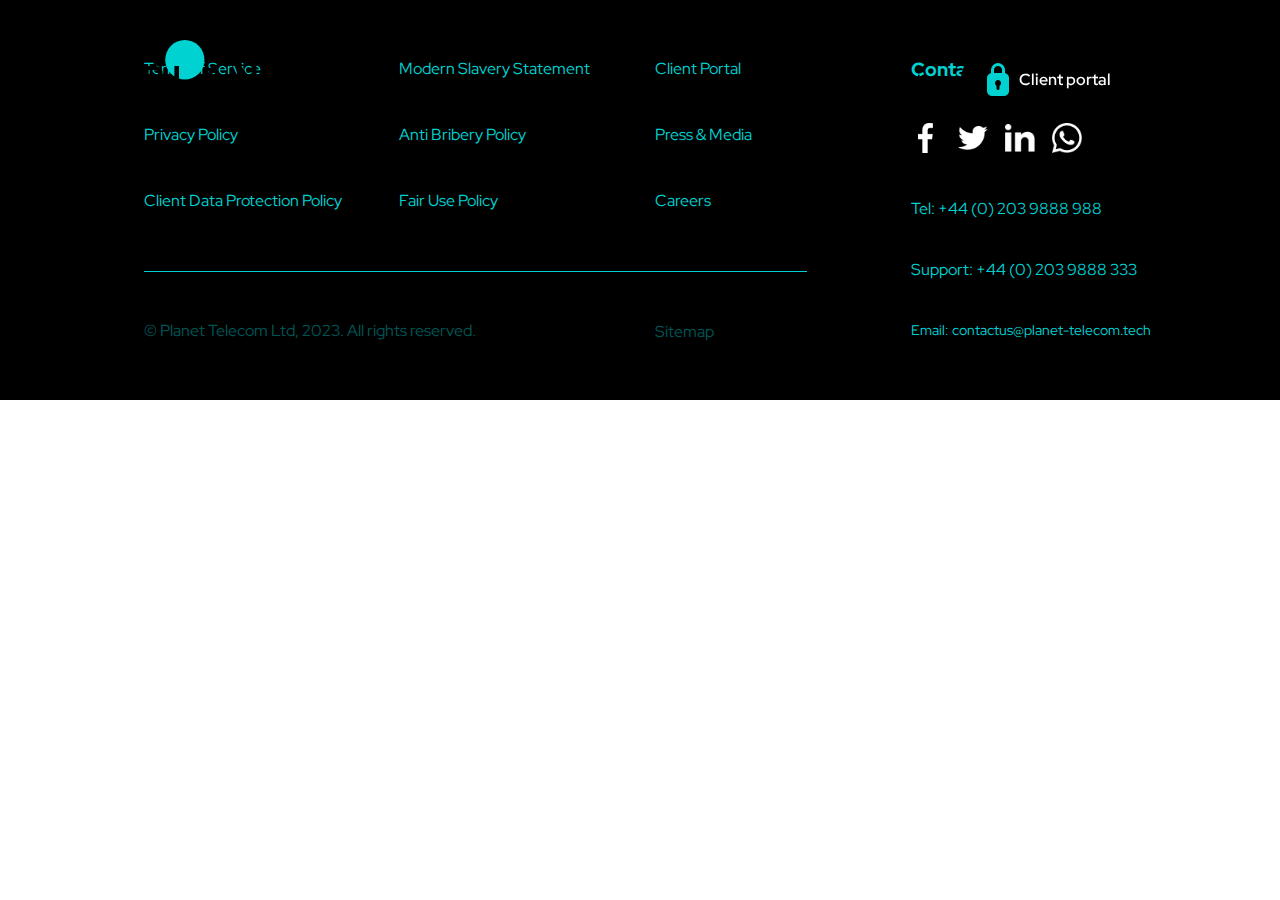
==== commit f191c67c: "all extra code removed - html" ====
--- a/index.html
+++ b/index.html
@@ -1 +1 @@
-<!DOCTYPE html><html><head><meta charset="utf-8"><title>Planet Telecom</title><meta name="description" content=""><meta name="format-detection" content="telephone=no"><meta name="viewport" content="width=device-width, initial-scale=1.0"><meta name="robots" content="noindex, nofollow"><link rel="icon" href="assets/images/favicon.ico"><link rel="apple-touch-icon" href="assets/images/favicon.png"><link rel="icon" type="image/png" href="assets/images/favicon.png"><link rel="stylesheet" href="https://cdn.jsdelivr.net/npm/swiper/swiper-bundle.min.css"><link rel="stylesheet" href="https://unpkg.com/swiper/swiper-bundle.min.css"><link href="https://unpkg.com/aos@2.3.1/dist/aos.css" rel="stylesheet"><link rel="stylesheet" href="assets/css/style.css"><link rel="stylesheet" href="assets/css/home.css"></head><body><div class="pt__menu--overlay"></div><header id="main"><div class="header__main"><div class="container"><div class="row align-baseline justify-between"><div class="col-2"><div class="header__logo"><a href="index.html"><img class="demo" src="assets/images/brand-logo.svg" alt="logo"></a></div></div><div class="col-10">   <div class="header__menu"><ul class="d-flex align-center justify-end mb-0"><li><a href="about-us.html">About us </a></li><li><a href="methodology.html">Products & Solutions</a></li><li><a href="our-services.html">Sustainability  </a></li><li><a href="our-work.html">Contact us</a></li><li><img src="assets/images/lock.png" alt="lock"><a href="contact-us.html">Client portal</a></li></ul></div><div class="toggle__menu"><span></span><span></span><span></span></div></div></div></div></div></header><div class="main__page__content"><!-- =========> Hero section html start ===========---><section class="pt__comman-hero-sec pt__hero" style="background-image: url(assets/images/hero.png)"><div class="container"> <div class="pt__comman-hero-inner"><h1>Business communications with a conscience</h1><p>Our vision is to drive innovation through sustainable methods, delivering leading-edge technologies in line with our Net Zero target and sustainability policies.</p><a class="btn primary_btn" href="#">Get in touch</a><div class="pt__hero-ic"><a class="pt_scroll" href="#pt_about"><span class="pt_scroll-down"></span></a></div></div></div></section><section class="pt__products-solutions pt__common_pad"> <div class="container"> <div class="section-title" data-aos="fade-up"> <h2>Products & Solutions</h2><p>We provide a wide range of Telecoms products & technological solutions to suit your business needs.</p></div><div class="row pt__product--flip" data-aos="fade-up"> <div class="col-6"> <div class="pt__products-solutions--left"><h4>Telecoms</h4><p>Planet is a true independent, vendor-agnostic supplier. We pride ourselves in listening to our customers’ requirements and designing bespoke, tailor-made solutions to exceed their expectations.</p></div></div><div class="col-6"> <div class="pt__products-solutions--right"> <img src="assets/images/Image12.png" alt="img"></div></div></div><div class="row pt__product--flip" data-aos="fade-up"> <div class="col-6"> <div class="pt__products-solutions--left"><h4>Connectivity</h4><p>Often key in delivering ultra-efficient solutions in flexible working practises is the ability to supply on demand business-critical data connectivity. At Planet, we can design and build solutions up to 100GB.</p></div></div><div class="col-6"> <div class="pt__products-solutions--right"> <img src="assets/images/Image11.png" alt="img"></div></div></div><div class="row pt__product--flip" data-aos="fade-up"> <div class="col-6"> <div class="pt__products-solutions--left"><h4>Mobile</h4><p>At Planet, we understand that one size does not fit all, so choice is imperative. As such, we have an extensive portfolio covering all four UK networks for you to mix and match to find your perfect fit. Our expert team will walk you through key business solutions including eSIM’s, IoT and M2M applications.</p></div></div><div class="col-6"> <div class="pt__products-solutions--right"> <img src="assets/images/Image13.png" alt="img"></div></div></div><div class="row pt__product--flip" data-aos="fade-up"> <div class="col-6"> <div class="pt__products-solutions--left"><h4>IT</h4><p>We understand the crucial role that technology plays in today’s business landscape. That’s why we offer comprehensive IT Managed Services, tailored to meet your organisation’s specific needs. Whether you are a small business looking for a reliable IT partner, or a large enterprise seeking to streamline your IT operations, we have the expertise and experience to support you every step of the way.</p></div></div><div class="col-6"> <div class="pt__products-solutions--right"> <img src="assets/images/Image11.png" alt="img"></div></div></div><div class="row pt__product--flip" data-aos="fade-up"> <div class="col-6"> <div class="pt__products-solutions--left"><h4>Meeting Room Tech</h4><p>In today’s flexible working environment, Meeting Room design has become more actively focused. Providing employees with freedom of UC choice to create seamless AV experiences is key. We support over 30 conferencing providers for ‘One Touch Join’ to provide a scalable and seamless solution.</p></div></div><div class="col-6"> <div class="pt__products-solutions--right"> <img src="assets/images/Image13.png" alt="img"></div></div></div></div></section><section class="pt__about pt__common_pad"><div class="container"><div class="section-title" data-aos="fade-up"> <h2>About Planet Telecom</h2><p>Sed ut perspiciatis unde omnis iste natus error sit voluptatem ccusantium.</p></div><div class="row"> <div class="col-6"> <div class="pt__about--left" data-aos="fade-up"> <p>Adipiscing curabitur erat ligula vel turpis sem convallis consectetur consequat nullam vestibulum lectus a facilisi bibendum. Ullamcorper sit dolor sagittis ultrices vel egestas dui facilisis luctus ullamcorper in venenatis quis ullamcorper nec ac quisque imperdiet a consequat nibh lacinia commodo a dis purus parturient et.  </p><p>Dui risus arcu vivamus scelerisque ad rhoncus facilisi parturient posuere aliquet viverra fermentum in congue etiam scelerisque ad posuere eu.</p><p>Ullamcorper convallis amet imperdiet lacinia scelerisque a vestibulum rhoncus parturient penatibus parturient a volutpat nulla eros neque vestibulum felis tempus eget.  </p></div></div><div class="col-6"> <div class="pt__about--right" data-aos="fade-up"> <p>Feugiat scelerisque mus et dis aliquet cum euismod quam suspendisse a ante a blandit odio in primis. Condimentum ac parturient magnis nascetur sem in sociis duis ac at facilisi curae interdum scelerisque tellus habitant.</p><p>Sagittis aenean fermentum a a a curabitur lacinia mi a facilisis natoque phasellus nisi duis vestibulum a ullamcorper enim erat rhoncus pulvinar gravida dis pulvinar a. </p><p>Litora vestibulum odio dignissim vulputate vestibulum parturient congue fringilla nam suspendisse a vestibulum congue ullamcorper lacinia ligula vestibulum est aenean vestibulum ut venenatis curabitur sodales vel.</p><p> <span>For more information on our vision, drop us a line.</span></p></div></div><div class="col-12"> <div class="pt__about--btn" data-aos="fade-up"> <a class="secondary_btn" href="#">Get in touch</a></div></div></div></div></section><section class="pt__connection pt__common_pad" style="background-image: url(assets/images/connection.png)"><div class="container"> <div class="row"> <div class="col-40"><div class="pt__connection--left" data-aos="fade-up"> <img src="assets/images/B-Corp.png" alt=""></div></div><div class="col-8"><div class="pt_connection--right" data-aos="fade-up"> <div class="section-title"> <h2>Making Connections to a Greener Future</h2><p>Through collaborations with environmental organizations and initiatives, we are championing sustainability as a core value. With a comprehensive approach to sustainability, Planet Telecom is not only providing cutting-edge telecommunication services but also actively contributing to a greener and more sustainable future for all.</p><p>From eco-friendly infrastructure to green data centers, we are paving the way for a sustainable and connected world. We actively engage in responsible e-waste management, promoting recycling programs, and encourage our customers to adopt sustainable practices. </p><p>We are also investing heavily in innovative research and development projects to enhance energy efficiency in our network infrastructure, ensuring that our operations have minimal impact on the environment. </p></div></div></div></div></div></section><section class="pt__contact pt__common_pad"> <div class="container"><div class="section-title"> <h2>Contact Us</h2></div><div class="row"> <div class="col-3"> <div class="pt__contact_card" data-aos="fade-up"> <div class="pt__contact_icon"> <img src="assets/images/info.png" alt="info"></div><h4>Phone</h4><p>+44 (0) 203 9888 988</p><a class="secondary_btn" href="tel:+4402039888988">Call</a></div></div><div class="col-3"> <div class="pt__contact_card" data-aos="fade-up"> <div class="pt__contact_icon"> <img src="assets/images/message.png" alt="info"></div><h4>Support</h4><p>+44 (0) 203 9888 333</p><a class="secondary_btn" href="tel:+4402039888333">Call</a></div></div><div class="col-3"> <div class="pt__contact_card" data-aos="fade-up"> <div class="pt__contact_icon"> <img src="assets/images/telegram.png" alt="info"></div><h4>Email</h4><p>contactus@planet-telecom.tech</p><a class="secondary_btn" href="mailto:contactus@planet-telecom.tech">Compose</a></div></div><div class="col-3"> <div class="pt__contact_card" data-aos="fade-up"> <div class="pt__contact_icon"> <img src="assets/images/wp.png" alt="info"></div><h4>WhatsApp</h4><p>+44 (0) 7700 123 456</p><a class="secondary_btn" href="tel:+4407700123456">Chat</a></div></div></div></div></section></div><footer><div class="pt__footer"><div class="container"><div class="pt__footer-content"><div class="row"><div class="col-7"><div class="pt__footer_wrapper"><div class="pt__footer_left"><div class="pt__footer_menu_list"><ul><li><a href="#">Terms of Service</a></li><li><a href="#">Privacy Policy</a></li><li><a href="#">Client Data Protection Policy</a></li></ul></div><div class="pt__footer_menu_list"><ul><li><a href="#">Modern Slavery Statement</a></li><li><a href="#">Anti Bribery Policy</a></li><li><a href="#">Fair Use Policy</a></li></ul></div><div class="pt__footer_menu_list"><ul><li><a href="#">Client Portal</a></li><li><a href="#">Press & Media</a></li><li><a href="#">Careers</a></li></ul></div><div class="pt__footer_menu_list"><div class="pt__footer_right"><h4>Contact Us</h4><div class="pt__footer_social"><div class="pt__footer_social_icon"><a href="#"><img src="assets/images/facebook.png" alt="facebook"></a></div><div class="pt__footer_social_icon"><a href="#"><img src="assets/images/twitter.png" alt="twitter"></a></div><div class="pt__footer_social_icon"><a href="#"><img src="assets/images/linkedin.png" alt="linkedin"></a></div><div class="pt__footer_social_icon"><a href="#"><img src="assets/images/whatsapp.png" alt="whatsapp"></a></div></div><a href="#">Tel: +44 (0) 203 9888 988</a><a href="#">Support: +44 (0) 203 9888 333</a><a href="#">Email: contactus@planet-telecom.tech</a></div></div></div><div class="pt__footer_bottom"><div class="footer_rights"> <p>© Planet Telecom Ltd, 2023. All rights reserved.</p></div><div class="footer_sitemap"><a href="#">Sitemap</a></div></div></div></div><div class="col-3"><div class="pt__footer_right"><h4>Contact Us</h4><div class="pt__footer_social"><div class="pt__footer_social_icon"><a href="#"><img src="assets/images/facebook.png" alt="facebook"></a></div><div class="pt__footer_social_icon"><a href="#"><img src="assets/images/twitter.png" alt="twitter"></a></div><div class="pt__footer_social_icon"><a href="#"><img src="assets/images/linkedin.png" alt="linkedin"></a></div><div class="pt__footer_social_icon"><a href="#"><img src="assets/images/whatsapp.png" alt="whatsapp"></a></div></div><a href="tel:+4702039888988">Tel: +44 (0) 203 9888 988</a><a href="tel:+4402039888333">Support: +44 (0) 203 9888 333</a><a class="white-space" href="mailto:contactus@planet-telecom.tech">Email: contactus@planet-telecom.tech</a></div></div></div></div></div></div><script src="https://cdnjs.cloudflare.com/ajax/libs/jquery/3.4.0/jquery.min.js"></script><script src="assets/js/smooth-scroll.js"></script><script src="https://unpkg.com/aos@2.3.1/dist/aos.js"></script><script src="assets/js/main.js"></script></footer></body></html>+<!DOCTYPE html><html><head><meta charset="utf-8"><title>Planet Telecom</title><meta name="description" content=""><meta name="format-detection" content="telephone=no"><meta name="viewport" content="width=device-width, initial-scale=1.0"><meta name="robots" content="noindex, nofollow"><link rel="icon" href="assets/images/favicon.ico"><link rel="apple-touch-icon" href="assets/images/favicon.png"><link rel="icon" type="image/png" href="assets/images/favicon.png"><link rel="stylesheet" href="https://cdn.jsdelivr.net/npm/swiper/swiper-bundle.min.css"><link rel="stylesheet" href="https://unpkg.com/swiper/swiper-bundle.min.css"><link href="https://unpkg.com/aos@2.3.1/dist/aos.css" rel="stylesheet"><link rel="stylesheet" href="assets/css/style.css"><link rel="stylesheet" href="assets/css/home.css"></head><body><div class="pt__menu--overlay"></div><header id="main"><div class="header__main"><div class="container"><div class="row align-baseline justify-between"><div class="col-2"><div class="header__logo"><a href="index.html"><img class="demo" src="assets/images/brand-logo.svg" alt="logo"></a></div></div><div class="col-10">   <div class="header__menu"><ul class="d-flex align-center justify-end mb-0"><li><a href="about-us.html">About us </a></li><li><a href="methodology.html">Products & Solutions</a></li><li><a href="our-services.html">Sustainability  </a></li><li><a href="our-work.html">Contact us</a></li><li><img src="assets/images/lock.png" alt="lock"><a href="contact-us.html">Client portal</a></li></ul></div><div class="toggle__menu"><span></span><span></span><span></span></div></div></div></div></div></header><div class="main__page__content"><!-- =========> Insta Grid Section ===========---><section></section><!-- =========> Insta Grid Section ===========---></div><footer><div class="pt__footer"><div class="container"><div class="pt__footer-content"><div class="row"><div class="col-7"><div class="pt__footer_wrapper"><div class="pt__footer_left"><div class="pt__footer_menu_list"><ul><li><a href="#">Terms of Service</a></li><li><a href="#">Privacy Policy</a></li><li><a href="#">Client Data Protection Policy</a></li></ul></div><div class="pt__footer_menu_list"><ul><li><a href="#">Modern Slavery Statement</a></li><li><a href="#">Anti Bribery Policy</a></li><li><a href="#">Fair Use Policy</a></li></ul></div><div class="pt__footer_menu_list"><ul><li><a href="#">Client Portal</a></li><li><a href="#">Press & Media</a></li><li><a href="#">Careers</a></li></ul></div><div class="pt__footer_menu_list"><div class="pt__footer_right"><h4>Contact Us</h4><div class="pt__footer_social"><div class="pt__footer_social_icon"><a href="#"><img src="assets/images/facebook.png" alt="facebook"></a></div><div class="pt__footer_social_icon"><a href="#"><img src="assets/images/twitter.png" alt="twitter"></a></div><div class="pt__footer_social_icon"><a href="#"><img src="assets/images/linkedin.png" alt="linkedin"></a></div><div class="pt__footer_social_icon"><a href="#"><img src="assets/images/whatsapp.png" alt="whatsapp"></a></div></div><a href="#">Tel: +44 (0) 203 9888 988</a><a href="#">Support: +44 (0) 203 9888 333</a><a href="#">Email: contactus@planet-telecom.tech</a></div></div></div><div class="pt__footer_bottom"><div class="footer_rights"> <p>© Planet Telecom Ltd, 2023. All rights reserved.</p></div><div class="footer_sitemap"><a href="#">Sitemap</a></div></div></div></div><div class="col-3"><div class="pt__footer_right"><h4>Contact Us</h4><div class="pt__footer_social"><div class="pt__footer_social_icon"><a href="#"><img src="assets/images/facebook.png" alt="facebook"></a></div><div class="pt__footer_social_icon"><a href="#"><img src="assets/images/twitter.png" alt="twitter"></a></div><div class="pt__footer_social_icon"><a href="#"><img src="assets/images/linkedin.png" alt="linkedin"></a></div><div class="pt__footer_social_icon"><a href="#"><img src="assets/images/whatsapp.png" alt="whatsapp"></a></div></div><a href="tel:+4702039888988">Tel: +44 (0) 203 9888 988</a><a href="tel:+4402039888333">Support: +44 (0) 203 9888 333</a><a class="white-space" href="mailto:contactus@planet-telecom.tech">Email: contactus@planet-telecom.tech</a></div></div></div></div></div></div><script src="https://cdnjs.cloudflare.com/ajax/libs/jquery/3.4.0/jquery.min.js"></script><script src="assets/js/smooth-scroll.js"></script><script src="https://unpkg.com/aos@2.3.1/dist/aos.js"></script><script src="assets/js/main.js"></script></footer></body></html>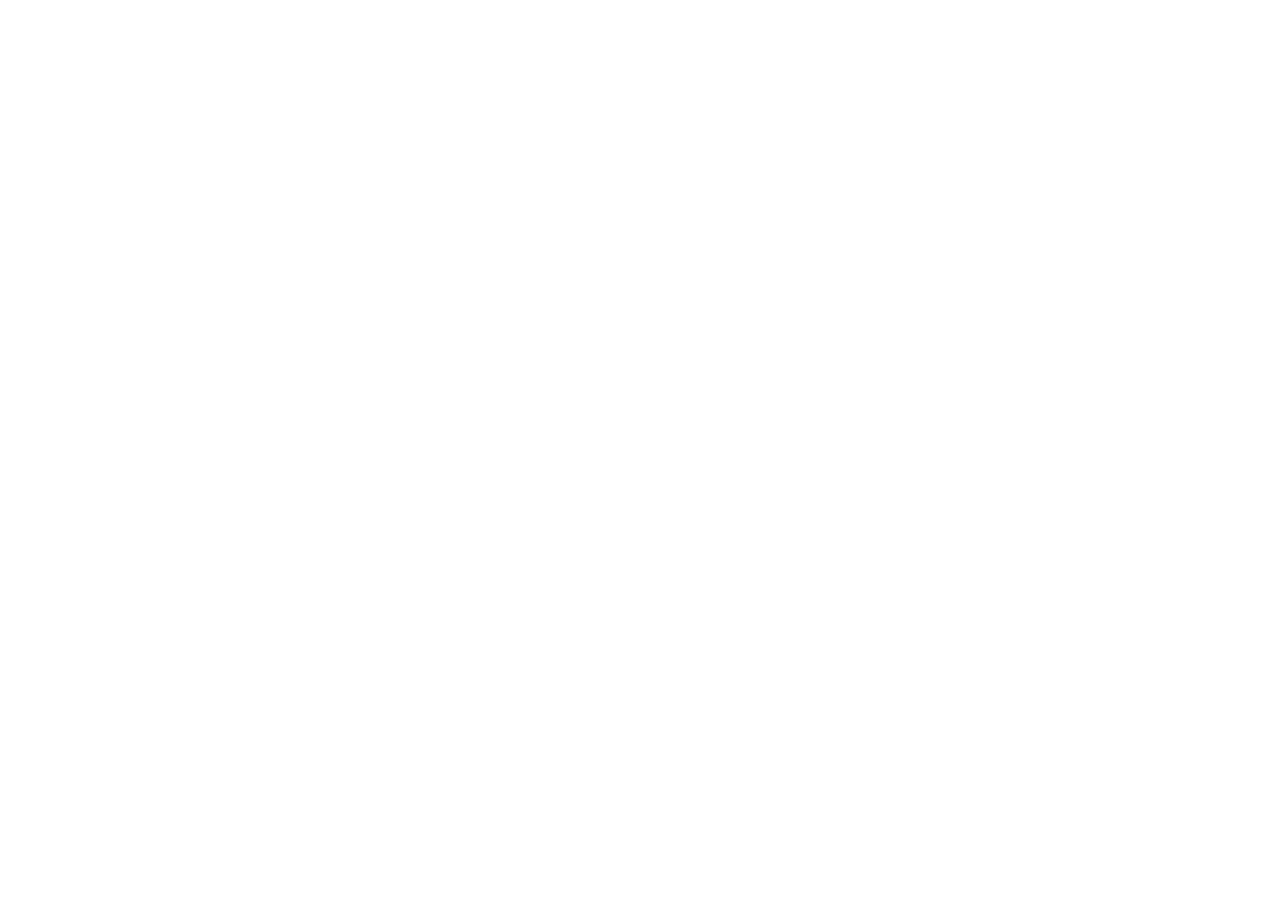
==== commit 480ae08b: "all extra code removed" ====
--- a/index.html
+++ b/index.html
@@ -1 +1 @@
-<!DOCTYPE html><html><head><meta charset="utf-8"><title>Planet Telecom</title><meta name="description" content=""><meta name="format-detection" content="telephone=no"><meta name="viewport" content="width=device-width, initial-scale=1.0"><meta name="robots" content="noindex, nofollow"><link rel="icon" href="assets/images/favicon.ico"><link rel="apple-touch-icon" href="assets/images/favicon.png"><link rel="icon" type="image/png" href="assets/images/favicon.png"><link rel="stylesheet" href="https://cdn.jsdelivr.net/npm/swiper/swiper-bundle.min.css"><link rel="stylesheet" href="https://unpkg.com/swiper/swiper-bundle.min.css"><link href="https://unpkg.com/aos@2.3.1/dist/aos.css" rel="stylesheet"><link rel="stylesheet" href="assets/css/style.css"><link rel="stylesheet" href="assets/css/home.css"></head><body><div class="pt__menu--overlay"></div><header id="main"><div class="header__main"><div class="container"><div class="row align-baseline justify-between"><div class="col-2"><div class="header__logo"><a href="index.html"><img class="demo" src="assets/images/brand-logo.svg" alt="logo"></a></div></div><div class="col-10">   <div class="header__menu"><ul class="d-flex align-center justify-end mb-0"><li><a href="about-us.html">About us </a></li><li><a href="methodology.html">Products & Solutions</a></li><li><a href="our-services.html">Sustainability  </a></li><li><a href="our-work.html">Contact us</a></li><li><img src="assets/images/lock.png" alt="lock"><a href="contact-us.html">Client portal</a></li></ul></div><div class="toggle__menu"><span></span><span></span><span></span></div></div></div></div></div></header><div class="main__page__content"><!-- =========> Insta Grid Section ===========---><section></section><!-- =========> Insta Grid Section ===========---></div><footer><div class="pt__footer"><div class="container"><div class="pt__footer-content"><div class="row"><div class="col-7"><div class="pt__footer_wrapper"><div class="pt__footer_left"><div class="pt__footer_menu_list"><ul><li><a href="#">Terms of Service</a></li><li><a href="#">Privacy Policy</a></li><li><a href="#">Client Data Protection Policy</a></li></ul></div><div class="pt__footer_menu_list"><ul><li><a href="#">Modern Slavery Statement</a></li><li><a href="#">Anti Bribery Policy</a></li><li><a href="#">Fair Use Policy</a></li></ul></div><div class="pt__footer_menu_list"><ul><li><a href="#">Client Portal</a></li><li><a href="#">Press & Media</a></li><li><a href="#">Careers</a></li></ul></div><div class="pt__footer_menu_list"><div class="pt__footer_right"><h4>Contact Us</h4><div class="pt__footer_social"><div class="pt__footer_social_icon"><a href="#"><img src="assets/images/facebook.png" alt="facebook"></a></div><div class="pt__footer_social_icon"><a href="#"><img src="assets/images/twitter.png" alt="twitter"></a></div><div class="pt__footer_social_icon"><a href="#"><img src="assets/images/linkedin.png" alt="linkedin"></a></div><div class="pt__footer_social_icon"><a href="#"><img src="assets/images/whatsapp.png" alt="whatsapp"></a></div></div><a href="#">Tel: +44 (0) 203 9888 988</a><a href="#">Support: +44 (0) 203 9888 333</a><a href="#">Email: contactus@planet-telecom.tech</a></div></div></div><div class="pt__footer_bottom"><div class="footer_rights"> <p>© Planet Telecom Ltd, 2023. All rights reserved.</p></div><div class="footer_sitemap"><a href="#">Sitemap</a></div></div></div></div><div class="col-3"><div class="pt__footer_right"><h4>Contact Us</h4><div class="pt__footer_social"><div class="pt__footer_social_icon"><a href="#"><img src="assets/images/facebook.png" alt="facebook"></a></div><div class="pt__footer_social_icon"><a href="#"><img src="assets/images/twitter.png" alt="twitter"></a></div><div class="pt__footer_social_icon"><a href="#"><img src="assets/images/linkedin.png" alt="linkedin"></a></div><div class="pt__footer_social_icon"><a href="#"><img src="assets/images/whatsapp.png" alt="whatsapp"></a></div></div><a href="tel:+4702039888988">Tel: +44 (0) 203 9888 988</a><a href="tel:+4402039888333">Support: +44 (0) 203 9888 333</a><a class="white-space" href="mailto:contactus@planet-telecom.tech">Email: contactus@planet-telecom.tech</a></div></div></div></div></div></div><script src="https://cdnjs.cloudflare.com/ajax/libs/jquery/3.4.0/jquery.min.js"></script><script src="assets/js/smooth-scroll.js"></script><script src="https://unpkg.com/aos@2.3.1/dist/aos.js"></script><script src="assets/js/main.js"></script></footer></body></html>+<!DOCTYPE html><html><head><meta charset="utf-8"><title>Instagram Feed Viewer</title><meta name="description" content=""><meta name="format-detection" content="telephone=no"><meta name="viewport" content="width=device-width, initial-scale=1.0"><meta name="robots" content="noindex, nofollow"><link rel="icon" href="assets/images/favicon.ico"><link rel="apple-touch-icon" href="assets/images/favicon.png"><link rel="icon" type="image/png" href="assets/images/favicon.png"><link rel="stylesheet" href="https://cdn.jsdelivr.net/npm/swiper/swiper-bundle.min.css"><link rel="stylesheet" href="https://unpkg.com/swiper/swiper-bundle.min.css"><link href="https://unpkg.com/aos@2.3.1/dist/aos.css" rel="stylesheet"><link rel="stylesheet" href="assets/css/style.css"><link rel="stylesheet" href="assets/css/home.css"></head><body><div class="pt__menu--overlay"></div><header id="main"></header><div class="main__page__content"><!-- =========> Insta Grid Section ===========---><section></section><!-- =========> Insta Grid Section ===========---></div><footer><script src="https://cdnjs.cloudflare.com/ajax/libs/jquery/3.4.0/jquery.min.js"></script><script src="assets/js/smooth-scroll.js"></script><script src="https://unpkg.com/aos@2.3.1/dist/aos.js"></script><script src="assets/js/main.js"></script></footer></body></html>--- a/assets/css/style.css
+++ b/assets/css/style.css
@@ -109,56 +109,26 @@
   line-height: 1.3;
 }
 
-h1, .h1 {
-  font-size: clamp(32px, 3.33vw, 66px);
-  font-weight: bold;
-}
-
-@media (max-width: 575px) {
-  h1, h2 {
-    line-height: 1.2 !important;
-  }
-}
 h2, .h2 {
-  font-size: clamp(30px, 2.19vw, 46px);
-  font-weight: bold;
-  margin-bottom: 15px;
+  font-size: 42px;
 }
 
 h3, .h3 {
-  font-size: clamp(26px, 1.88vw, 42px);
-  font-weight: bold;
+  font-size: 36px;
 }
 
 h4 {
-  font-size: clamp(30px, 2.62vw, 55px);
+  font-size: 51px;
 }
 
 h5 {
-  font-size: clamp(24px, 2.19vw, 44px);
+  font-size: 42px;
 }
 
 h6 {
-  font-size: clamp(16px, 0.94vw, 20px);
-}
-
-.section-title {
-  margin-bottom: 3rem;
-}
-.section-title h2 {
-  font-size: 3.18rem;
-  text-align: center;
-}
-.section-title p {
-  text-align: center;
-  font-size: 1rem;
-}
-
-@media (max-width: 575px) {
-  .section-title h2 {
-    font-size: 1.8rem;
-  }
-}
+  font-size: 16px;
+}
+
 .align-baseline {
   align-items: baseline;
 }
@@ -238,10 +208,6 @@
   padding: 8px;
 }
 
-.page__content {
-  flex: 1;
-}
-
 ul {
   padding-left: 0;
   margin: 0;
@@ -257,74 +223,6 @@
 
 .hide {
   display: none;
-}
-
-.btn {
-  display: inline-block;
-  padding: 15px;
-  text-decoration: none;
-  padding-left: 15px;
-  padding-right: 15px;
-  position: relative;
-  border: 0;
-  border-radius: 10px;
-  cursor: pointer;
-  font-size: clamp(16px, 1.25vw, 24px);
-  font-weight: 800;
-  line-height: 1.3;
-  color: #00D2D2;
-  transition: all 0.5s;
-}
-.btn img, .btn svg {
-  display: inline-block;
-  margin-left: 10px;
-}
-.btn img path, .btn svg path {
-  fill: #ffffff;
-}
-
-.primary_btn {
-  transition: all 0.5s;
-}
-.primary_btn:hover {
-  background-color: #000000 !important;
-  color: #00D2D2 !important;
-}
-
-.secondary_btn {
-  transition: all 0.5s;
-}
-.secondary_btn:hover {
-  color: #00D2D2 !important;
-}
-
-@media (max-width: 480px) {
-  .btn {
-    font-size: 14px;
-  }
-}
-.more-btn {
-  text-decoration: underline;
-  display: inline-flex;
-  font-size: 14px;
-  align-items: center;
-  transition: all 0.5s;
-}
-.more-btn .arrow {
-  margin-left: 10px;
-}
-
-.ma__title {
-  position: relative;
-}
-.ma__title::before {
-  position: absolute;
-  content: "";
-  left: 0;
-  top: 0;
-  width: 38px;
-  height: 6px;
-  background: #000000;
 }
 
 .col-2 {
@@ -439,23 +337,6 @@
     flex: 0 0 100%;
   }
 }
-.p-0 {
-  padding: 0;
-}
-
-.m-0 {
-  margin: 0;
-}
-
-.br__padding--top {
-  padding-top: 5.2vw;
-}
-
-.br__section-space {
-  padding-top: 2.6vw;
-  padding-bottom: 2.6vw;
-}
-
 .d-flex {
   display: flex;
 }
@@ -506,791 +387,4 @@
 
 .uppercase {
   text-transform: uppercase;
-}
-
-.br__comman-hero-sec {
-  padding: 35vw 0 5vw;
-  background-position: center center;
-  background-repeat: no-repeat;
-  text-align: center;
-  background-size: cover;
-  background-blend-mode: overlay;
-  background-color: rgba(230, 230, 230, 0.7);
-}
-.br__comman-hero-sec h1 {
-  font-family: "Georgia";
-  font-weight: 800;
-  margin-top: 40px;
-}
-.br__comman-hero-sec span {
-  font-weight: 500;
-}
-.br__comman-hero-sec p {
-  max-width: 50vw;
-  margin: 0 auto;
-  margin-top: 10px;
-}
-.br__comman-hero-sec a {
-  margin-top: 40px;
-}
-
-@media (max-width: 991px) {
-  .br__comman-hero-sec p {
-    max-width: 50vw;
-  }
-}
-@media (max-width: 991px) {
-  .br__comman-hero-sec p {
-    max-width: 50vw;
-  }
-}
-@media (max-width: 767px) {
-  .br__comman-hero-sec {
-    padding: 100px 0;
-  }
-  .br__comman-hero-sec p {
-    max-width: 80vw;
-  }
-}
-.accordion-container {
-  margin-top: 50px;
-}
-.accordion-container .accordion-title {
-  position: relative;
-  margin: 0;
-  color: #e6fbfb;
-  cursor: pointer;
-  transition: all 0.6s ease-in-out;
-}
-.accordion-container .accordion-title::after {
-  content: "+";
-  position: absolute;
-  top: 50%;
-  right: 0;
-  transform: translateY(-50%);
-  width: 30px;
-  height: 30px;
-  text-align: center;
-  line-height: 30px;
-}
-.accordion-container .accordion-title.open::after {
-  content: "-";
-  position: absolute;
-}
-.accordion-container .accordion-content p {
-  margin-top: 20px;
-}
-.accordion-container .accordion-content a {
-  display: block;
-  width: -moz-max-content;
-  width: max-content;
-  margin: 20px 0 0 auto;
-  color: #e6fbfb;
-  font-size: clamp(16px, 1.36vw, 26px);
-}
-.accordion-container .accordion-group {
-  padding: 30px 0;
-}
-.accordion-container .accordion-group:last-child {
-  border-bottom: none;
-}
-
-.br__conversation-sec .row .br__conversation-content {
-  max-width: 100%;
-}
-.br__conversation-sec .br__conversation-btn {
-  margin-top: 20px;
-}
-.br__conversation-sec .br__ceo-feedback {
-  margin: 22px 0 0 auto;
-}
-.br__conversation-sec .br__case-studies-shape {
-  display: none;
-}
-.br__conversation-sec .swiper-casestudies-btn {
-  margin-top: 20px;
-}
-
-@media (max-width: 1366px) {
-  .modal .modal__content .modal__body .modal-content .br__model-content {
-    padding: 0 20px;
-  }
-  .modal .modal__content .modal__body .modal-content .br__model-content .br__model-inner ul li:not(last-child) {
-    margin-bottom: 20px;
-  }
-  .modal .modal__content .modal__body .modal-content .container {
-    max-width: 100%;
-  }
-}
-@media (max-width: 991px) {
-  .modal .modal__content .modal__body {
-    padding: 40px 20px;
-  }
-  .modal .modal__content .modal__body .modal-content .br__model-content .br__model-inner {
-    padding: 15px 0;
-  }
-}
-@media (max-width: 991px) {
-  .hero__banner-common .ma__hero-content {
-    padding-top: 90px;
-    padding-right: 20px;
-  }
-  .hero__banner-common .ma__hero-content .ma__hero-content-title h1 {
-    max-width: 100%;
-  }
-  .hero__banner-common .ma__hero-image {
-    background-position: 20% 100%;
-  }
-  .main__page__content {
-    margin-top: 0;
-  }
-  .admin-bar .main__page__content {
-    margin-top: 0;
-  }
-}
-@media (max-width: 480px) {
-  .btn {
-    font-size: 14px;
-  }
-}
-@media (max-width: 480px) {
-  .btn {
-    font-size: 14px;
-  }
-}
-.menu-open {
-  overflow: hidden;
-}
-
-.menu-open .main__page__content {
-  position: relative;
-}
-
-.toggle__menu {
-  width: 35px;
-  height: 42px;
-  line-height: 0.5;
-  cursor: pointer;
-  display: none;
-  position: absolute;
-  top: 45px;
-  right: 20px;
-  -webkit-tap-highlight-color: transparent;
-}
-.toggle__menu span {
-  background-color: #00D2D2;
-  width: 100%;
-  height: 3px;
-  display: inline-block;
-  border-radius: 8px;
-}
-.toggle__menu.open {
-  margin-top: 12px;
-}
-.toggle__menu.open span:nth-child(1) {
-  transform: rotate(45deg);
-}
-.toggle__menu.open span:nth-child(2) {
-  display: none;
-}
-.toggle__menu.open span:nth-child(3) {
-  transform: rotate(-45deg);
-  position: relative;
-  top: -8px;
-}
-
-.header__main {
-  padding: 50px 0 30px;
-  transition: all 0.6s ease-in-out;
-  position: fixed;
-  top: 0;
-  left: 0;
-  width: 100%;
-  z-index: 11;
-}
-.header__main .last_menu {
-  flex-direction: row-reverse;
-}
-.header__main .row {
-  position: relative;
-}
-.header__main.fixed {
-  background: #e6fbfb;
-  padding: 20px 0;
-  box-shadow: 0 8px 6px -6px rgba(0, 0, 0, 0.1);
-}
-
-header .down-arrow {
-  display: inline-block;
-  position: relative;
-  bottom: 1px;
-  right: 0;
-  width: 8px;
-  height: 8px;
-  transition: all 0.6s ease-in-out;
-}
-header .down-arrow svg path {
-  fill: #ffffff;
-}
-header ul {
-  position: relative;
-}
-header ul li a {
-  color: #000000;
-  font-size: clamp(14px, 1.25vw, 20px);
-  position: relative;
-  font-weight: 600;
-}
-header ul li a:hover::after {
-  width: 100%;
-  transition: all 0.4s;
-}
-header ul li:hover > a {
-  color: #00D2D2;
-}
-header ul li:hover > .down-arrow svg path {
-  fill: #00D2D2;
-}
-header ul li.menu-item-has-children > a {
-  position: relative;
-}
-header ul li.menu-item-has-children:hover > a:after {
-  opacity: 1;
-  visibility: visible;
-  transition: all 0.6s ease-in-out;
-}
-header ul li.current-menu-item > a {
-  color: #00D2D2;
-}
-header ul li:not(:last-child) {
-  margin-right: 32px;
-}
-header ul li:hover a ~ .sub-menu {
-  opacity: 1;
-  visibility: visible;
-  transition: all 0.6s ease-in-out;
-}
-header .sub-menu {
-  position: absolute;
-  right: 0;
-  top: 40px;
-  opacity: 0;
-  visibility: hidden;
-  transition: all 0.3s ease;
-  background-color: #ffffff;
-  box-shadow: 0 3px 6px rgba(0, 0, 0, 0.16);
-  padding: 15px;
-  transition: all 0.6s ease-in-out;
-  z-index: 99;
-}
-header .sub-menu li {
-  padding: 0;
-}
-header .sub-menu li a {
-  font-size: 16px;
-}
-header .sub-menu li:not(:last-child) {
-  margin-right: 0;
-}
-
-header ul li .sub-menu.mega-sub-menu li {
-  flex: 0 0 130px;
-  max-width: 130px;
-  position: relative;
-}
-header ul li .sub-menu.mega-sub-menu li:not(:last-child)::after {
-  position: absolute;
-  content: "";
-  right: 0;
-  top: 0;
-  width: 1px;
-  height: 60px;
-  background: #C5BDB8;
-}
-header ul li .sub-menu.mega-sub-menu .sub-menu-left .sub-menu-left-logo {
-  flex: 0 0 140px;
-  width: 140px;
-  max-width: 140px;
-}
-header ul li .sub-menu.mega-sub-menu .sub-menu-left .sub-menu-left-logo p {
-  font-size: 16px;
-  font-weight: 700;
-}
-.sub-menu.mega-sub-menu {
-  padding: 20px 20px 10px;
-  margin: 0 -10px;
-}
-.sub-menu.mega-sub-menu li {
-  margin: 0 0 5px !important;
-  padding: 0 8px;
-}
-.sub-menu.mega-sub-menu li .col-6 {
-  padding: 0 10px;
-}
-.sub-menu.mega-sub-menu a {
-  display: block;
-}
-.sub-menu.mega-sub-menu a .sub-menu-category-image {
-  position: relative;
-  overflow: hidden;
-  display: flex;
-  justify-content: center;
-}
-.sub-menu.mega-sub-menu a .sub-menu-category-image img {
-  width: 100%;
-  height: 100%;
-  position: absolute;
-  top: 0;
-  left: 0;
-  right: 0;
-  bottom: 0;
-  -o-object-fit: cover;
-     object-fit: cover;
-}
-.sub-menu.mega-sub-menu a .heading {
-  margin-top: 10px;
-  display: flex;
-  align-items: center;
-  justify-content: center;
-}
-.sub-menu.mega-sub-menu a .heading p {
-  font-size: 12px;
-  font-weight: 400;
-  margin-bottom: 0;
-  line-height: 1;
-  text-transform: initial;
-}
-.sub-menu.mega-sub-menu a .heading img {
-  position: static;
-}
-.sub-menu.mega-sub-menu .sub-menu-right {
-  width: 100%;
-}
-
-@media (min-width: 992px) {
-  header ul {
-    position: relative;
-  }
-  header ul li:last-child {
-    padding: 0.73rem 1.59rem;
-    border-radius: 40px;
-    background-color: #000000;
-    display: flex;
-    align-items: center;
-    gap: 10px;
-  }
-  header ul li:last-child a {
-    color: #ffffff;
-  }
-}
-@media (max-width: 991px) {
-  header ul {
-    position: relative;
-  }
-  header ul li:last-child img {
-    display: none;
-  }
-  header ul li:last-child a {
-    color: #000000;
-  }
-}
-@media (max-width: 1760px) {
-  header ul li:not(:last-child) {
-    margin-right: 25px;
-  }
-}
-@media (max-width: 1600px) {
-  .header__main {
-    padding: 40px 0;
-  }
-}
-@media (max-width: 1440px) {
-  header ul li:not(:last-child) {
-    margin-right: 20px;
-  }
-}
-@media (max-width: 1199px) {
-  .header__main {
-    padding: 20px 0;
-  }
-}
-@media (max-width: 991px) {
-  .header ul li:not(:last-child) {
-    margin-right: 20px;
-  }
-  .header ul .header__menu {
-    margin-top: 7px;
-  }
-  .header .contact__links ul li:not(:last-child) a {
-    margin-right: 10px;
-    padding-right: 10px;
-  }
-  .header .contact__links ul li a {
-    font-size: 12px;
-  }
-  .header__main {
-    padding: 20px 0;
-    position: static;
-  }
-  .header__menu {
-    margin-top: 10px;
-  }
-  .header .sub-menu.mega-sub-menu {
-    width: 530px;
-    padding-bottom: 0;
-    padding: 15px 5px;
-  }
-  .header .sub-menu {
-    top: 35px;
-    padding: 15px;
-  }
-  .header .down-arrow {
-    top: 4px;
-  }
-}
-@media (max-width: 767px) {
-  header ul li .sub-menu.mega-sub-menu li {
-    flex: 0 0 100px;
-    max-width: 100px;
-  }
-  .header__main .col-2 {
-    max-width: 30%;
-    flex: 0 0 30%;
-  }
-  .header__main .col-10 {
-    max-width: 70%;
-    flex: 0 0 70%;
-  }
-}
-@media (max-width: 1800px) {
-  .header ul li a {
-    font-size: 14px;
-  }
-  .header ul li:not(:last-child) {
-    margin-right: 20px;
-  }
-}
-@media (max-width: 991px) {
-  .toggle__menu {
-    display: block;
-    z-index: 9;
-  }
-  .header__menu {
-    display: none;
-    position: fixed;
-    top: 110px;
-    left: -110%;
-    width: 80%;
-    height: 100vw;
-    overflow-x: hidden;
-    transition: all 0.5s;
-    border-radius: 0;
-    padding: 30px;
-    margin: 0;
-    z-index: 999;
-    background-color: #e6fbfb;
-  }
-  .header__menu.active {
-    display: block;
-    left: 0;
-  }
-  .header__menu ul {
-    display: block;
-  }
-  .header__menu ul li a {
-    font-size: 16px;
-  }
-  .header__menu ul li:not(:last-child) {
-    padding: 0;
-    margin: 0 0 10px;
-  }
-  header ul li:hover a ~ .sub-menu {
-    opacity: 0;
-    visibility: hidden;
-    transition: none;
-  }
-  header .sub-menu.mega-sub-menu.show {
-    opacity: 1;
-    visibility: visible;
-    width: 100% !important;
-    display: flex;
-    position: static;
-    margin: 15px 0 0;
-  }
-  header .sub-menu.mega-sub-menu.show li {
-    flex: 0 0 33%;
-    max-width: 33%;
-  }
-  header .menu-item-has-children.active > .sub-menu {
-    width: 100% !important;
-    position: static;
-    margin: 15px 0 0;
-    opacity: 1;
-    visibility: visible;
-  }
-  header .menu-item-has-children .sub-menu-right ul {
-    display: flex;
-    flex-wrap: wrap;
-  }
-}
-@media (max-width: 991px) {
-  .header__menu {
-    width: 100%;
-    top: 0px;
-    padding: 20px;
-    display: flex !important;
-    justify-content: center;
-    align-items: center;
-    height: 100vh;
-  }
-  .header__menu ul {
-    display: flex;
-    flex-direction: column;
-    gap: 30px;
-  }
-  .header__menu ul li a {
-    color: #000000;
-    font-size: 1.3rem;
-  }
-  .toggle__menu {
-    top: 10px;
-    z-index: 999;
-  }
-}
-@media (max-width: 650px) {
-  header ul li .sub-menu.mega-sub-menu li {
-    margin-bottom: 15px !important;
-  }
-  header ul li .sub-menu.mega-sub-menu li:not(:last-child)::after {
-    display: none;
-  }
-}
-@media (max-width: 490px) {
-  .header__main .col-2 {
-    max-width: 50%;
-    flex: 0 0 50%;
-  }
-  .header__main .col-10 {
-    max-width: 50%;
-    flex: 0 0 50%;
-  }
-  header .sub-menu.mega-sub-menu {
-    flex-wrap: wrap;
-  }
-  header .sub-menu.mega-sub-menu.show li {
-    flex: 0 0 50%;
-    max-width: 50%;
-  }
-  header .sub-menu.mega-sub-menu .sub-menu-left {
-    margin-bottom: 15px;
-  }
-  header .toggle__menu {
-    width: 30px;
-    line-height: 0.3;
-  }
-}
-.menu-item a:after {
-  content: none !important;
-}
-
-.home header .down-arrow svg path, .team header .down-arrow svg path {
-  fill: #00D2D2;
-}
-.home header .header__main.fixed, .team header .header__main.fixed {
-  background: #e6fbfb;
-  padding: 20px 0;
-}
-.home header .header__main.fixed .header__logo svg path, .team header .header__main.fixed .header__logo svg path {
-  fill: #00D2D2;
-}
-
-@media (min-width: 992px) {
-  .header__menu {
-    position: relative;
-    bottom: 1rem;
-  }
-}
-.pt__footer {
-  background-color: #000000;
-  color: #00D2D2;
-  padding: 3.64rem 0;
-}
-.pt__footer .pt__footer_left {
-  display: flex;
-  padding-bottom: 60px;
-  gap: 10px;
-  position: relative;
-}
-.pt__footer .pt__footer_left::before {
-  content: "";
-  position: absolute;
-  width: 90%;
-  height: 1px;
-  background-color: #00D2D2;
-  top: 100%;
-  left: 0;
-}
-.pt__footer .pt__footer_left .pt__footer_menu_list {
-  flex: 0 0 33.33%;
-  max-width: 33.33%;
-}
-.pt__footer .pt__footer_left .pt__footer_menu_list:last-child {
-  display: none;
-}
-.pt__footer .pt__footer_left .pt__footer_menu_list .pt__footer_right {
-  display: none;
-}
-.pt__footer .pt__footer_left .pt__footer_menu_list ul {
-  display: flex;
-  flex-direction: column;
-  gap: 45px;
-}
-.pt__footer .pt__footer_left .pt__footer_menu_list ul a {
-  color: #00D2D2;
-  transition: all 0.5s;
-}
-.pt__footer .pt__footer_left .pt__footer_menu_list ul a:hover {
-  opacity: 0.5;
-}
-.pt__footer .pt__footer_left .pt__footer_menu_list p {
-  font-size: 1rem;
-}
-.pt__footer .pt__footer_bottom {
-  display: flex;
-  gap: 20px;
-  margin-top: 50px;
-}
-.pt__footer .pt__footer_bottom a, .pt__footer .pt__footer_bottom p {
-  color: #00D2D2;
-  font-size: 1rem;
-  opacity: 0.4;
-}
-.pt__footer .pt__footer_bottom .footer_rights {
-  flex: 0 0 66.67%;
-  max-width: 66.67%;
-}
-.pt__footer .pt__footer_bottom .footer_sitemap {
-  flex: 0 0 33.33%;
-  max-width: 33.33%;
-}
-.pt__footer .pt__footer_bottom .footer_sitemap a {
-  transition: all 0.5s;
-}
-.pt__footer .pt__footer_bottom .footer_sitemap a:hover {
-  opacity: 1;
-}
-.pt__footer .pt__footer_right > a {
-  white-space: nowrap;
-}
-.pt__footer .pt__footer_right > a:last-child {
-  font-size: 0.9rem;
-}
-.pt__footer .pt__footer_right {
-  display: flex;
-  flex-direction: column;
-  gap: 40px;
-}
-.pt__footer .pt__footer_right a {
-  color: #00D2D2;
-  transition: all 0.5s;
-}
-.pt__footer .pt__footer_right a:hover {
-  opacity: 0.5;
-}
-.pt__footer .pt__footer_right h4 {
-  font-size: 1.18rem;
-}
-.pt__footer .pt__footer_right .pt__footer_social {
-  display: flex;
-  gap: 1.06rem;
-}
-.pt__footer .pt__footer_right .pt__footer_social a {
-  display: inline-block;
-  width: 30px;
-  height: 30px;
-}
-.pt__footer .pt__footer_right .pt__footer_social img {
-  width: 30px;
-  height: 30px;
-  -o-object-fit: contain;
-     object-fit: contain;
-}
-
-@media (max-width: 991px) {
-  .pt__footer .col-7, .pt__footer .col-3 {
-    max-width: 100%;
-    flex: 0 0 100%;
-  }
-  .pt__footer .pt__footer_left {
-    row-gap: 50px;
-    flex-wrap: wrap;
-  }
-  .pt__footer .pt__footer_left .pt__footer_menu_list {
-    flex: 0 0 calc(50% - 15px);
-    max-width: calc(50% - 15px);
-  }
-  .pt__footer .pt__footer_left .pt__footer_menu_list:last-child {
-    display: block;
-  }
-  .pt__footer .pt__footer_left .pt__footer_menu_list .pt__footer_right {
-    display: flex;
-  }
-  .pt__footer .pt__footer_bottom .footer_sitemap {
-    flex: 0 0 20%;
-    max-width: 20%;
-  }
-  .pt__footer .pt__footer_right {
-    display: none;
-  }
-}
-@media (max-width: 575px) {
-  .pt__footer .col-7, .pt__footer .col-3 {
-    max-width: 100%;
-    flex: 0 0 100%;
-  }
-  .pt__footer .pt__footer_left {
-    row-gap: 20px;
-    padding-bottom: 30px;
-  }
-  .pt__footer .pt__footer_left .pt__footer_menu_list {
-    flex: 0 0 100%;
-    max-width: 100%;
-  }
-  .pt__footer .pt__footer_left .pt__footer_menu_list:last-child {
-    display: block;
-  }
-  .pt__footer .pt__footer_left .pt__footer_menu_list ul {
-    gap: 20px;
-  }
-  .pt__footer .pt__footer_left .pt__footer_menu_list .pt__footer_right {
-    display: flex;
-    margin-top: 30px;
-  }
-  .pt__footer .pt__footer_bottom {
-    flex-direction: column-reverse;
-    margin-top: 30px;
-  }
-  .pt__footer .pt__footer_bottom .footer_rights {
-    flex: 0 0 100%;
-    max-width: 100%;
-  }
-  .pt__footer .pt__footer_bottom .footer_sitemap {
-    flex: 0 0 100%;
-    max-width: 100%;
-  }
-  .pt__footer .pt__footer_right {
-    display: none;
-    gap: 20px;
-  }
-  .pt__footer .pt__footer_right .pt__footer_social {
-    gap: 0.46rem;
-  }
-  .pt__footer .pt__footer_right .pt__footer_social a {
-    width: 30px;
-    height: 20px;
-  }
-  .pt__footer .pt__footer_right .pt__footer_social img {
-    width: 20px;
-    height: 20px;
-  }
 }/*# sourceMappingURL=style.css.map */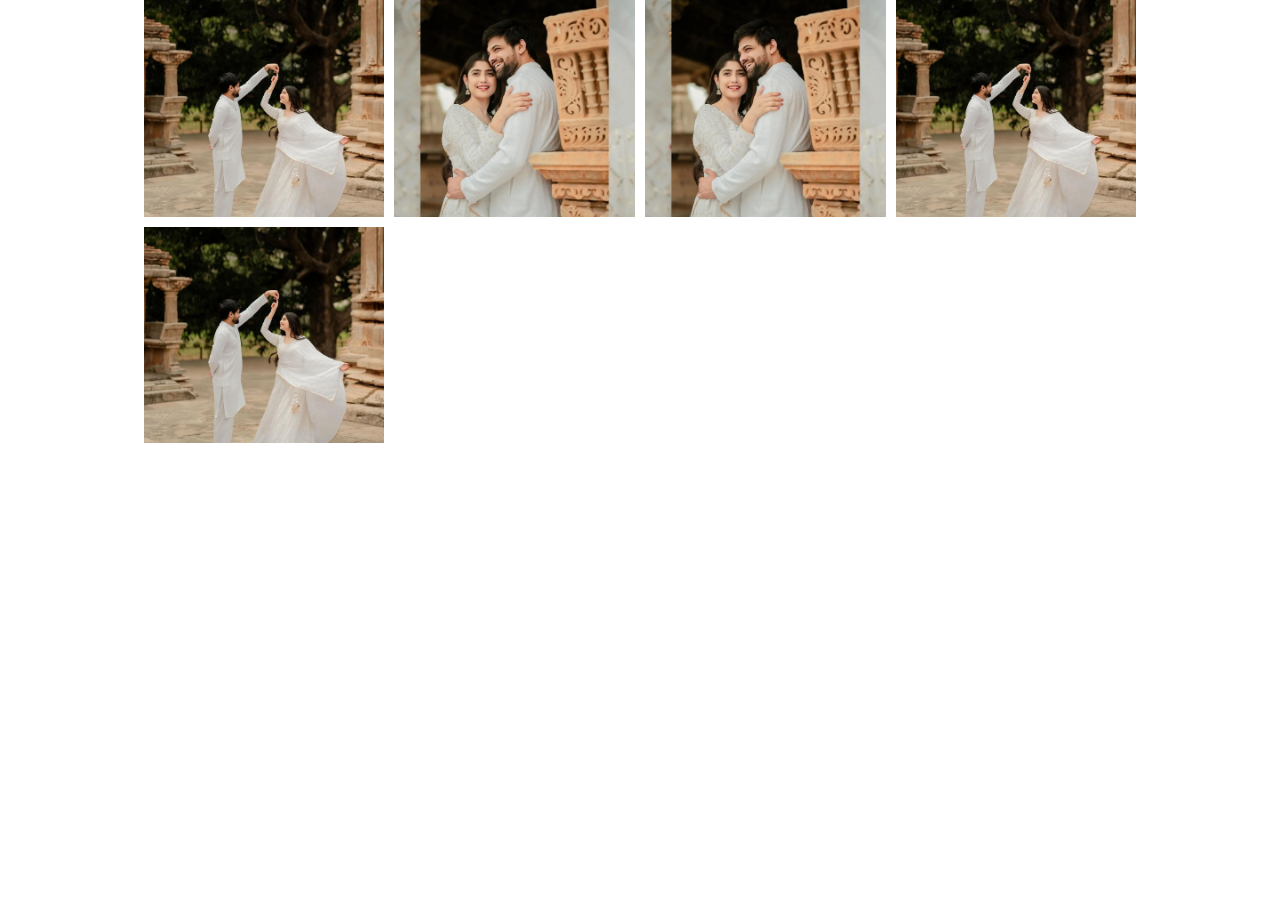
==== commit c8e68c1a: "insta feed popup deisgn - working" ====
--- a/index.html
+++ b/index.html
@@ -1 +1,215 @@
-<!DOCTYPE html><html><head><meta charset="utf-8"><title>Instagram Feed Viewer</title><meta name="description" content=""><meta name="format-detection" content="telephone=no"><meta name="viewport" content="width=device-width, initial-scale=1.0"><meta name="robots" content="noindex, nofollow"><link rel="icon" href="assets/images/favicon.ico"><link rel="apple-touch-icon" href="assets/images/favicon.png"><link rel="icon" type="image/png" href="assets/images/favicon.png"><link rel="stylesheet" href="https://cdn.jsdelivr.net/npm/swiper/swiper-bundle.min.css"><link rel="stylesheet" href="https://unpkg.com/swiper/swiper-bundle.min.css"><link href="https://unpkg.com/aos@2.3.1/dist/aos.css" rel="stylesheet"><link rel="stylesheet" href="assets/css/style.css"><link rel="stylesheet" href="assets/css/home.css"></head><body><div class="pt__menu--overlay"></div><header id="main"></header><div class="main__page__content"><!-- =========> Insta Grid Section ===========---><section></section><!-- =========> Insta Grid Section ===========---></div><footer><script src="https://cdnjs.cloudflare.com/ajax/libs/jquery/3.4.0/jquery.min.js"></script><script src="assets/js/smooth-scroll.js"></script><script src="https://unpkg.com/aos@2.3.1/dist/aos.js"></script><script src="assets/js/main.js"></script></footer></body></html>+<!DOCTYPE html>
+<html>
+
+<head>
+    <meta charset="utf-8">
+    <title>Instagram Feed Viewer</title>
+    <meta name="description" content="">
+    <meta name="format-detection" content="telephone=no">
+    <meta name="viewport" content="width=device-width, initial-scale=1.0">
+    <meta name="robots" content="noindex, nofollow">
+    <link rel="icon" href="assets/images/favicon.ico">
+    <link rel="apple-touch-icon" href="assets/images/favicon.png">
+    <link rel="icon" type="image/png" href="assets/images/favicon.png">
+    <link rel="stylesheet" href="https://cdn.jsdelivr.net/npm/swiper/swiper-bundle.min.css">
+    <link rel="stylesheet" href="https://unpkg.com/swiper/swiper-bundle.min.css">
+    <link href="https://unpkg.com/aos@2.3.1/dist/aos.css" rel="stylesheet">
+    <link rel="stylesheet" href="assets/css/style.css">
+    <link rel="stylesheet" href="assets/css/home.css">
+    <style>
+        .instagram-grid {
+            display: grid;
+            grid-template-columns: repeat(4, 1fr);
+            grid-gap: 10px;
+        }
+
+        .grid-item {
+            position: relative;
+            overflow: hidden;
+        }
+
+        .grid-item img {
+            width: 100%;
+            height: auto;
+            display: block;
+            cursor: pointer;
+        }
+
+        .popup {
+            display: none;
+            position: fixed;
+            top: 0;
+            left: 0;
+            width: 100%;
+            height: 100%;
+            background-color: rgba(0, 0, 0, 0.8);
+            z-index: 99999;
+        }
+
+        .popup img {
+            max-width: 100%;
+            max-height: 100%;
+            display: block;
+            margin: auto;
+        }
+
+        .close-popup {
+            position: absolute;
+            top: 10px;
+            right: 10px;
+            color: #fff;
+            font-size: 30px;
+            cursor: pointer;
+        }
+
+        .insta-grid-img {
+            position: relative;
+            width: 100%;
+            height: 100%;
+            overflow: hidden;
+            padding-top: 90%;
+        }
+
+        .insta-grid-img img {
+            position: absolute;
+            left: 0;
+            right: 0;
+            bottom: 0;
+            top: 0;
+            width: 100%;
+            height: 100%;
+            object-fit: cover;
+        }
+
+        .insta_popup-content {
+            -webkit-transform: translate(0, -25%);
+            -ms-transform: translate(0, -25%);
+            transform: translate(0, -25%);
+            -webkit-transition: -webkit-transform 0.3s ease-out;
+            -o-transition: -o-transform 0.3s ease-out;
+            transition: -webkit-transform 0.3s ease-out;
+            -o-transition: transform 0.3s ease-out;
+            transition: transform 0.3s ease-out;
+            transition: transform 0.3s ease-out, -webkit-transform 0.3s ease-out;
+            vertical-align: middle;
+            width: 600px;
+            margin: 30px auto;
+            max-width: 97%;
+        }
+        .insta_popup-img{
+            width: 100%;
+            height: 100%;
+            overflow: hidden;
+            padding-top: 125%;
+            position: relative;
+        }
+        .insta_popup-img img {
+            position: absolute;
+            left: 0;
+            right: 0;
+            bottom: 0;
+            top: 0;
+            width: 100%;
+            height: 100%;
+            object-fit: cover;
+        }
+    </style>
+</head>
+
+<body>
+    <section>
+        <div class="container">
+            <div class="instagram-grid">
+                <div class="grid-item">
+                    <div class="insta-grid-img">
+                        <img src="../assets/images/1.jpg" alt="Instagram Post" data-popup="popup1">
+                    </div>
+                    <div id="popup1" class="popup">
+                        <span class="close-popup">&times;</span>
+                        <div class="insta_popup-content">
+                            <div class="row">
+                                <div class="col-6">
+                                    <div class="insta_popup-img">
+                                        <img src="../assets/images/1.jpg" alt="Instagram Post">
+                                    </div>
+                                </div>
+                                <div class="col-6"></div>
+                            </div>
+                        </div>  
+                    </div>
+                </div>
+                <div class="grid-item">
+                    <div class="insta-grid-img">
+                        <img src="../assets/images/2.jpg" alt="Instagram Post" data-popup="popup2">
+                    </div>
+                    <div id="popup2" class="popup">
+                        <span class="close-popup">&times;</span>
+                        <div class="insta_popup-content">
+                        <img src="../assets/images/2.jpg" alt="Instagram Post">
+                        </div>
+                    </div>
+                </div>
+                <div class="grid-item">
+                    <div class="insta-grid-img">
+                        <img src="../assets/images/2.jpg" alt="Instagram Post" data-popup="popup2">
+                    </div>
+                    <div id="popup2" class="popup">
+                        <span class="close-popup">&times;</span>
+                        <img src="../assets/images/2.jpg" alt="Instagram Post">
+                    </div>
+                </div>
+                <div class="grid-item">
+                    <div class="insta-grid-img">
+                        <img src="../assets/images/1.jpg" alt="Instagram Post" data-popup="popup3">
+                    </div>
+                    <div id="popup3" class="popup">
+                        <span class="close-popup">&times;</span>
+                        <img src="../assets/images/2.jpg" alt="Instagram Post">
+                    </div>
+                </div>
+                <div class="grid-item">
+                    <div class="insta-grid-img">
+                        <img src="../assets/images/1.jpg" alt="Instagram Post" data-popup="popup3">
+                    </div>
+                    <div id="popup3" class="popup">
+                        <span class="close-popup">&times;</span>
+                        <div class="insta_popup-content">
+                            <img src="../assets/images/2.jpg" alt="Instagram Post">
+                        </div>
+                    </div>
+                </div>
+                <!-- Add more grid items as needed -->
+            </div>
+        </div>
+    </section>
+
+
+    <footer>
+        <script src="https://cdnjs.cloudflare.com/ajax/libs/jquery/3.4.0/jquery.min.js"></script>
+        <script src="assets/js/smooth-scroll.js"></script>
+        <script src="https://s3-us-west-2.amazonaws.com/s.cdpn.io/16327/ScrollTrigger.min.js"></script>
+        <script src="https://cdn.jsdelivr.net/npm/swiper/swiper-bundle.min.js"></script>
+        <script src="https://unpkg.com/aos@2.3.1/dist/aos.js"></script>
+        <script src="assets/js/main.js"></script>
+        <script>
+            $(document).ready(function () {
+                // Show popup on image click
+                $('.grid-item img').click(function () {
+                    var popupId = $(this).data('popup');
+                    $('#' + popupId).fadeIn();
+                    $('body').addClass('popup-open'); // Add class to body to disable scrolling
+                });
+
+                // Close popup on close icon click
+                $('.close-popup').click(function () {
+                    $(this).parent('.popup').fadeOut();
+                    $('body').removeClass('popup-open'); // Remove class to enable scrolling
+                });
+            });
+        </script>
+
+
+    </footer>
+</body>
+
+</html>--- a/assets/css/style.css
+++ b/assets/css/style.css
@@ -3,25 +3,12 @@
   outline: none !important;
 }
 
-html {
-  font-size: 22px;
-}
-
-@media (max-width: 1580px) {
-  html {
-    font-size: 18px;
-  }
-}
-@media (max-width: 1280px) {
-  html {
-    font-size: 16px;
-  }
-}
 html, body {
   margin: 0;
   padding: 0;
   font-family: "Red Hat Display", sans-serif;
   font-weight: 400;
+  font-size: 16px;
 }
 
 svg {
@@ -75,13 +62,6 @@
   position: relative;
 }
 
-.row {
-  display: flex;
-  flex-wrap: wrap;
-  margin-right: -15px;
-  margin-left: -15px;
-}
-
 .container {
   display: block;
   margin-left: auto;
@@ -225,89 +205,78 @@
   display: none;
 }
 
+.row {
+  display: flex;
+  flex-wrap: wrap;
+  margin-right: -7.5px;
+  margin-left: -7.5px;
+}
+
+.row [class*=col-] {
+  padding-left: 7.5px;
+  padding-right: 7.5px;
+  margin-bottom: 15px;
+}
+
 .col-2 {
   max-width: 20%;
-  padding-left: 15px;
-  padding-right: 15px;
   flex: 0 0 20%;
 }
 
 .col-3 {
   max-width: 25%;
-  padding-left: 15px;
-  padding-right: 15px;
   flex: 0 0 25%;
 }
 
 .col-4 {
   max-width: 33.33%;
-  padding-left: 15px;
-  padding-right: 15px;
   flex: 0 0 33.33%;
 }
 
 .col-40 {
   max-width: 40%;
-  padding-left: 15px;
-  padding-right: 15px;
   flex: 0 0 40%;
 }
 
 .col-5 {
   max-width: 45%;
-  padding-left: 15px;
-  padding-right: 15px;
   flex: 0 0 45%;
 }
 
 .col-55 {
   max-width: 55%;
-  padding-left: 15px;
-  padding-right: 15px;
   flex: 0 0 55%;
 }
 
 .col-6 {
   max-width: 50%;
-  padding-left: 15px;
-  padding-right: 15px;
   flex: 0 0 50%;
 }
 
 .col-7 {
   max-width: 75%;
-  padding-left: 15px;
-  padding-right: 15px;
   flex: 0 0 75%;
 }
 
 .col-8 {
   max-width: 60%;
-  padding-left: 15px;
-  padding-right: 15px;
   flex: 0 0 60%;
 }
 
 .col-10 {
   max-width: 80%;
-  padding-left: 15px;
-  padding-right: 15px;
   flex: 0 0 80%;
 }
 
 .col-12 {
   max-width: 100%;
   flex: 0 0 100%;
-  padding-left: 15px;
-  padding-right: 15px;
 }
 
 .col {
   flex-basis: 0;
   flex-grow: 1;
   max-width: 100%;
-  padding-left: 15px;
-  padding-right: 15px;
 }
 
 @media (max-width: 1260px) {
@@ -387,4 +356,8 @@
 
 .uppercase {
   text-transform: uppercase;
+}
+
+.no-scroll {
+  overflow: hidden;
 }/*# sourceMappingURL=style.css.map */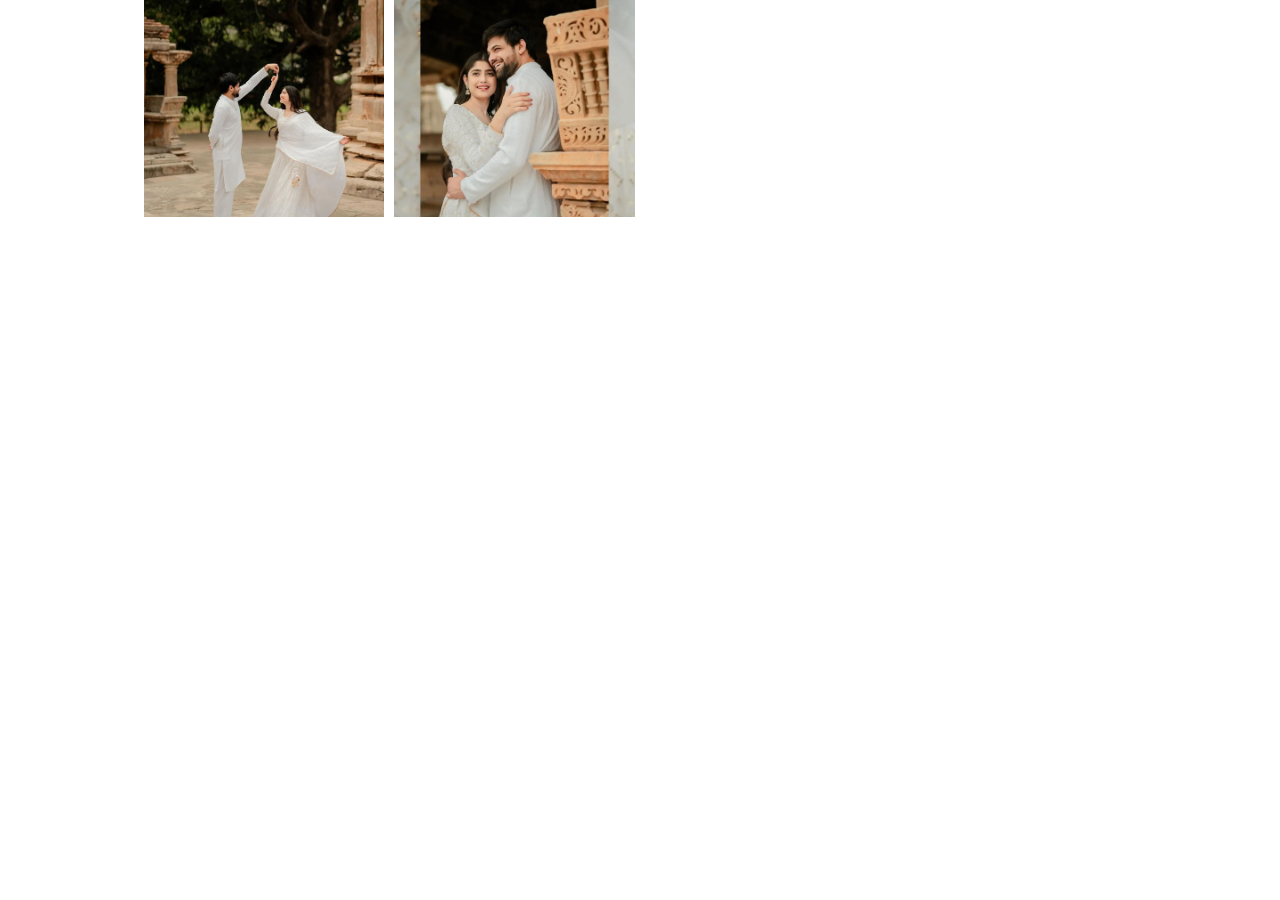
==== commit ed627776: "some changes in slider" ====
--- a/index.html
+++ b/index.html
@@ -1,194 +1,112 @@
 <!DOCTYPE html>
-<html>
+<html lang="en">
 
 <head>
-    <meta charset="utf-8">
+    <meta charset="UTF-8">
+    <meta name="viewport" content="width=device-width, initial-scale=1.0">
     <title>Instagram Feed Viewer</title>
-    <meta name="description" content="">
-    <meta name="format-detection" content="telephone=no">
-    <meta name="viewport" content="width=device-width, initial-scale=1.0">
-    <meta name="robots" content="noindex, nofollow">
-    <link rel="icon" href="assets/images/favicon.ico">
-    <link rel="apple-touch-icon" href="assets/images/favicon.png">
-    <link rel="icon" type="image/png" href="assets/images/favicon.png">
-    <link rel="stylesheet" href="https://cdn.jsdelivr.net/npm/swiper/swiper-bundle.min.css">
-    <link rel="stylesheet" href="https://unpkg.com/swiper/swiper-bundle.min.css">
+    <link rel="stylesheet" href="https://cdn.jsdelivr.net/npm/swiper@11/swiper-bundle.min.css">
     <link href="https://unpkg.com/aos@2.3.1/dist/aos.css" rel="stylesheet">
     <link rel="stylesheet" href="assets/css/style.css">
-    <link rel="stylesheet" href="assets/css/home.css">
-    <style>
-        .instagram-grid {
-            display: grid;
-            grid-template-columns: repeat(4, 1fr);
-            grid-gap: 10px;
-        }
-
-        .grid-item {
-            position: relative;
-            overflow: hidden;
-        }
-
-        .grid-item img {
-            width: 100%;
-            height: auto;
-            display: block;
-            cursor: pointer;
-        }
-
-        .popup {
-            display: none;
-            position: fixed;
-            top: 0;
-            left: 0;
-            width: 100%;
-            height: 100%;
-            background-color: rgba(0, 0, 0, 0.8);
-            z-index: 99999;
-        }
-
-        .popup img {
-            max-width: 100%;
-            max-height: 100%;
-            display: block;
-            margin: auto;
-        }
-
-        .close-popup {
-            position: absolute;
-            top: 10px;
-            right: 10px;
-            color: #fff;
-            font-size: 30px;
-            cursor: pointer;
-        }
-
-        .insta-grid-img {
-            position: relative;
-            width: 100%;
-            height: 100%;
-            overflow: hidden;
-            padding-top: 90%;
-        }
-
-        .insta-grid-img img {
-            position: absolute;
-            left: 0;
-            right: 0;
-            bottom: 0;
-            top: 0;
-            width: 100%;
-            height: 100%;
-            object-fit: cover;
-        }
-
-        .insta_popup-content {
-            -webkit-transform: translate(0, -25%);
-            -ms-transform: translate(0, -25%);
-            transform: translate(0, -25%);
-            -webkit-transition: -webkit-transform 0.3s ease-out;
-            -o-transition: -o-transform 0.3s ease-out;
-            transition: -webkit-transform 0.3s ease-out;
-            -o-transition: transform 0.3s ease-out;
-            transition: transform 0.3s ease-out;
-            transition: transform 0.3s ease-out, -webkit-transform 0.3s ease-out;
-            vertical-align: middle;
-            width: 600px;
-            margin: 30px auto;
-            max-width: 97%;
-        }
-        .insta_popup-img{
-            width: 100%;
-            height: 100%;
-            overflow: hidden;
-            padding-top: 125%;
-            position: relative;
-        }
-        .insta_popup-img img {
-            position: absolute;
-            left: 0;
-            right: 0;
-            bottom: 0;
-            top: 0;
-            width: 100%;
-            height: 100%;
-            object-fit: cover;
-        }
-    </style>
+    <link rel="stylesheet" href="assets/css/insta-grid.css">
 </head>
 
 <body>
     <section>
         <div class="container">
             <div class="instagram-grid">
+                <!-- Grid Item 1 -->
                 <div class="grid-item">
                     <div class="insta-grid-img">
                         <img src="../assets/images/1.jpg" alt="Instagram Post" data-popup="popup1">
                     </div>
                     <div id="popup1" class="popup">
-                        <span class="close-popup">&times;</span>
-                        <div class="insta_popup-content">
+                        <div class="popup-content">
                             <div class="row">
                                 <div class="col-6">
-                                    <div class="insta_popup-img">
-                                        <img src="../assets/images/1.jpg" alt="Instagram Post">
+                                    <div class="swiper ig_popup-slider">
+                                        <div class="swiper-wrapper">
+                                            <div class="swiper-slide">
+                                                <div class="insta_popup-img">
+                                                    <img src="../assets/images/1.jpg" alt="Instagram Post">
+                                                </div>
+                                            </div>
+                                            <div class="swiper-slide">
+                                                <div class="insta_popup-img">
+                                                    <img src="../assets/images/2.jpg" alt="Instagram Post">
+                                                </div>
+                                            </div>
+                                            <div class="swiper-slide">
+                                                <div class="insta_popup-img">
+                                                    <img src="../assets/images/1.jpg" alt="Instagram Post">
+                                                </div>
+                                            </div>
+                                        </div>
+                                        <div class="swiper-button-next"></div>
+                                        <div class="swiper-button-prev"></div>
+                                        <div class="swiper-pagination"></div>
                                     </div>
                                 </div>
-                                <div class="col-6"></div>
+                                <div class="col-6">
+                                    <div class="post-details">
+                                        <div class="username">Username</div>
+                                        <div class="description">Caption text goes here... #Hashtag1 #Hashtag2</div>
+                                        <div class="likes">Likes: 100</div>
+                                    </div>
+                                </div>
                             </div>
-                        </div>  
+                        </div>
+                        <span class="close-popup">&times;</span>
                     </div>
                 </div>
+                <!-- Additional Grid Items (same structure) -->
+                <!-- Grid Item 2 -->
                 <div class="grid-item">
                     <div class="insta-grid-img">
                         <img src="../assets/images/2.jpg" alt="Instagram Post" data-popup="popup2">
                     </div>
                     <div id="popup2" class="popup">
+                        <div class="popup-content">
+                            <div class="row">
+                                <div class="col-6">
+                                    <div class="swiper ig_popup-slider">
+                                        <div class="swiper-wrapper">
+                                            <div class="swiper-slide">
+                                                <div class="insta_popup-img">
+                                                    <img src="../assets/images/2.jpg" alt="Instagram Post">
+                                                </div>
+                                            </div>
+                                            <div class="swiper-slide">
+                                                <div class="insta_popup-img">
+                                                    <img src="../assets/images/1.jpg" alt="Instagram Post">
+                                                </div>
+                                            </div>
+                                        </div>
+                                        <div class="swiper-button-next"></div>
+                                        <div class="swiper-button-prev"></div>
+                                        <div class="swiper-pagination"></div>
+                                    </div>
+                                </div>
+                                <div class="col-6">
+                                    <div class="post-details">
+                                        <div class="username">Username</div>
+                                        <div class="description">Caption text goes here... #Hashtag3 #Hashtag4</div>
+                                        <div class="likes">Likes: 200</div>
+                                    </div>
+                                </div>
+                            </div>
+                        </div>
                         <span class="close-popup">&times;</span>
-                        <div class="insta_popup-content">
-                        <img src="../assets/images/2.jpg" alt="Instagram Post">
-                        </div>
                     </div>
                 </div>
-                <div class="grid-item">
-                    <div class="insta-grid-img">
-                        <img src="../assets/images/2.jpg" alt="Instagram Post" data-popup="popup2">
-                    </div>
-                    <div id="popup2" class="popup">
-                        <span class="close-popup">&times;</span>
-                        <img src="../assets/images/2.jpg" alt="Instagram Post">
-                    </div>
-                </div>
-                <div class="grid-item">
-                    <div class="insta-grid-img">
-                        <img src="../assets/images/1.jpg" alt="Instagram Post" data-popup="popup3">
-                    </div>
-                    <div id="popup3" class="popup">
-                        <span class="close-popup">&times;</span>
-                        <img src="../assets/images/2.jpg" alt="Instagram Post">
-                    </div>
-                </div>
-                <div class="grid-item">
-                    <div class="insta-grid-img">
-                        <img src="../assets/images/1.jpg" alt="Instagram Post" data-popup="popup3">
-                    </div>
-                    <div id="popup3" class="popup">
-                        <span class="close-popup">&times;</span>
-                        <div class="insta_popup-content">
-                            <img src="../assets/images/2.jpg" alt="Instagram Post">
-                        </div>
-                    </div>
-                </div>
-                <!-- Add more grid items as needed -->
+                <!-- Additional Grid Items can follow similar structure -->
             </div>
         </div>
     </section>
 
-
     <footer>
         <script src="https://cdnjs.cloudflare.com/ajax/libs/jquery/3.4.0/jquery.min.js"></script>
-        <script src="assets/js/smooth-scroll.js"></script>
-        <script src="https://s3-us-west-2.amazonaws.com/s.cdpn.io/16327/ScrollTrigger.min.js"></script>
-        <script src="https://cdn.jsdelivr.net/npm/swiper/swiper-bundle.min.js"></script>
+        <script src="https://cdn.jsdelivr.net/npm/swiper@11/swiper-bundle.min.js"></script>
         <script src="https://unpkg.com/aos@2.3.1/dist/aos.js"></script>
         <script src="assets/js/main.js"></script>
         <script>
@@ -202,14 +120,26 @@
 
                 // Close popup on close icon click
                 $('.close-popup').click(function () {
-                    $(this).parent('.popup').fadeOut();
+                    $(this).closest('.popup').fadeOut();
                     $('body').removeClass('popup-open'); // Remove class to enable scrolling
+                });
+
+                // Initialize Swiper
+                var swiper = new Swiper(".ig_popup-slider", {
+                    spaceBetween: 30,
+                    effect: "fade", // You can change the effect to "slide", "cube", "coverflow", "flip"
+                    navigation: {
+                        nextEl: ".swiper-button-next",
+                        prevEl: ".swiper-button-prev",
+                    },
+                    pagination: {
+                        el: ".swiper-pagination",
+                        clickable: true,
+                    },
                 });
             });
         </script>
-
-
     </footer>
 </body>
 
-</html>+</html>
--- a/assets/css/style.css
+++ b/assets/css/style.css
@@ -215,7 +215,6 @@
 .row [class*=col-] {
   padding-left: 7.5px;
   padding-right: 7.5px;
-  margin-bottom: 15px;
 }
 
 .col-2 {
--- a/assets/css/insta-grid.css
+++ b/assets/css/insta-grid.css
@@ -0,0 +1,166 @@
+.instagram-grid {
+  display: grid;
+  grid-template-columns: repeat(4, 1fr);
+  grid-gap: 10px;
+}
+
+.grid-item {
+  position: relative;
+  overflow: hidden;
+}
+
+.grid-item img {
+  width: 100%;
+  height: auto;
+  display: block;
+  cursor: pointer;
+}
+
+
+.popup img {
+  max-width: 100%;
+  max-height: 100%;
+  display: block;
+  margin: auto;
+}
+
+.close-popup {
+  position: absolute;
+  top: 10px;
+  right: 10px;
+  color: #fff;
+  font-size: 30px;
+  cursor: pointer;
+}
+
+.insta-grid-img {
+  position: relative;
+  width: 100%;
+  height: 100%;
+  overflow: hidden;
+  padding-top: 90%;
+}
+
+.insta-grid-img img {
+  position: absolute;
+  left: 0;
+  right: 0;
+  bottom: 0;
+  top: 0;
+  width: 100%;
+  height: 100%;
+  object-fit: cover;
+}
+
+.insta_popup-content {
+  -webkit-transform: translate(0, -25%);
+  -ms-transform: translate(0, -25%);
+  transform: translate(0, -25%);
+  -webkit-transition: -webkit-transform 0.3s ease-out;
+  -o-transition: -o-transform 0.3s ease-out;
+  transition: -webkit-transform 0.3s ease-out;
+  -o-transition: transform 0.3s ease-out;
+  transition: transform 0.3s ease-out;
+  transition: transform 0.3s ease-out, -webkit-transform 0.3s ease-out;
+  vertical-align: middle;
+  width: 600px;
+  margin: 30px auto;
+  max-width: 97%;
+}
+
+.insta_popup-img {
+  width: 100%;
+  height: 100%;
+  overflow: hidden;
+  padding-top: 125%;
+  position: relative;
+}
+
+.insta_popup-img img {
+  position: absolute;
+  left: 0;
+  right: 0;
+  bottom: 0;
+  top: 0;
+  width: 100%;
+  height: 100%;
+  object-fit: cover;
+}
+
+
+
+
+
+
+.popup {
+  display: none;
+  position: fixed;
+  top: 0;
+  left: 0;
+  width: 100%;
+  background-color: rgba(0, 0, 0, 0.8);
+  /* Semi-transparent background */
+  z-index: 99999;
+  /* Ensure popup is above other elements */
+  color: #fff;
+  height: 100%;
+}
+
+.popup-content {
+  margin: 0 auto;
+  max-width: 800px;
+  padding: 20px;
+  height: 100vh;
+  display: flex;
+  align-items: center;
+}
+.popup-content .row{
+  width: 100%;
+}
+.image-container {
+  flex: 1;
+}
+
+.image-container img {
+  max-width: 100%;
+  max-height: 100%;
+}
+
+.post-details {
+  flex: 1;
+  margin-left: 20px;
+}
+
+.close-popup {
+  position: absolute;
+  top: 10px;
+  right: 10px;
+  color: #fff;
+  font-size: 30px;
+  cursor: pointer;
+}
+.popup-content .col-6{  
+  padding: 0;
+  background-color: #fff;
+}
+.popup-content .row{  
+margin: 0;
+}
+/* Media Queries */
+/* @media screen and (max-width: 768px) {
+  .popup {
+      height: 80%;
+  }
+}
+
+@media screen and (min-width: 769px) and (max-width: 1024px) {
+  .popup {
+      height: 70%;
+  }
+}
+
+@media screen and (min-width: 1025px) {
+  .popup {
+      height: 60%;
+  }
+} */